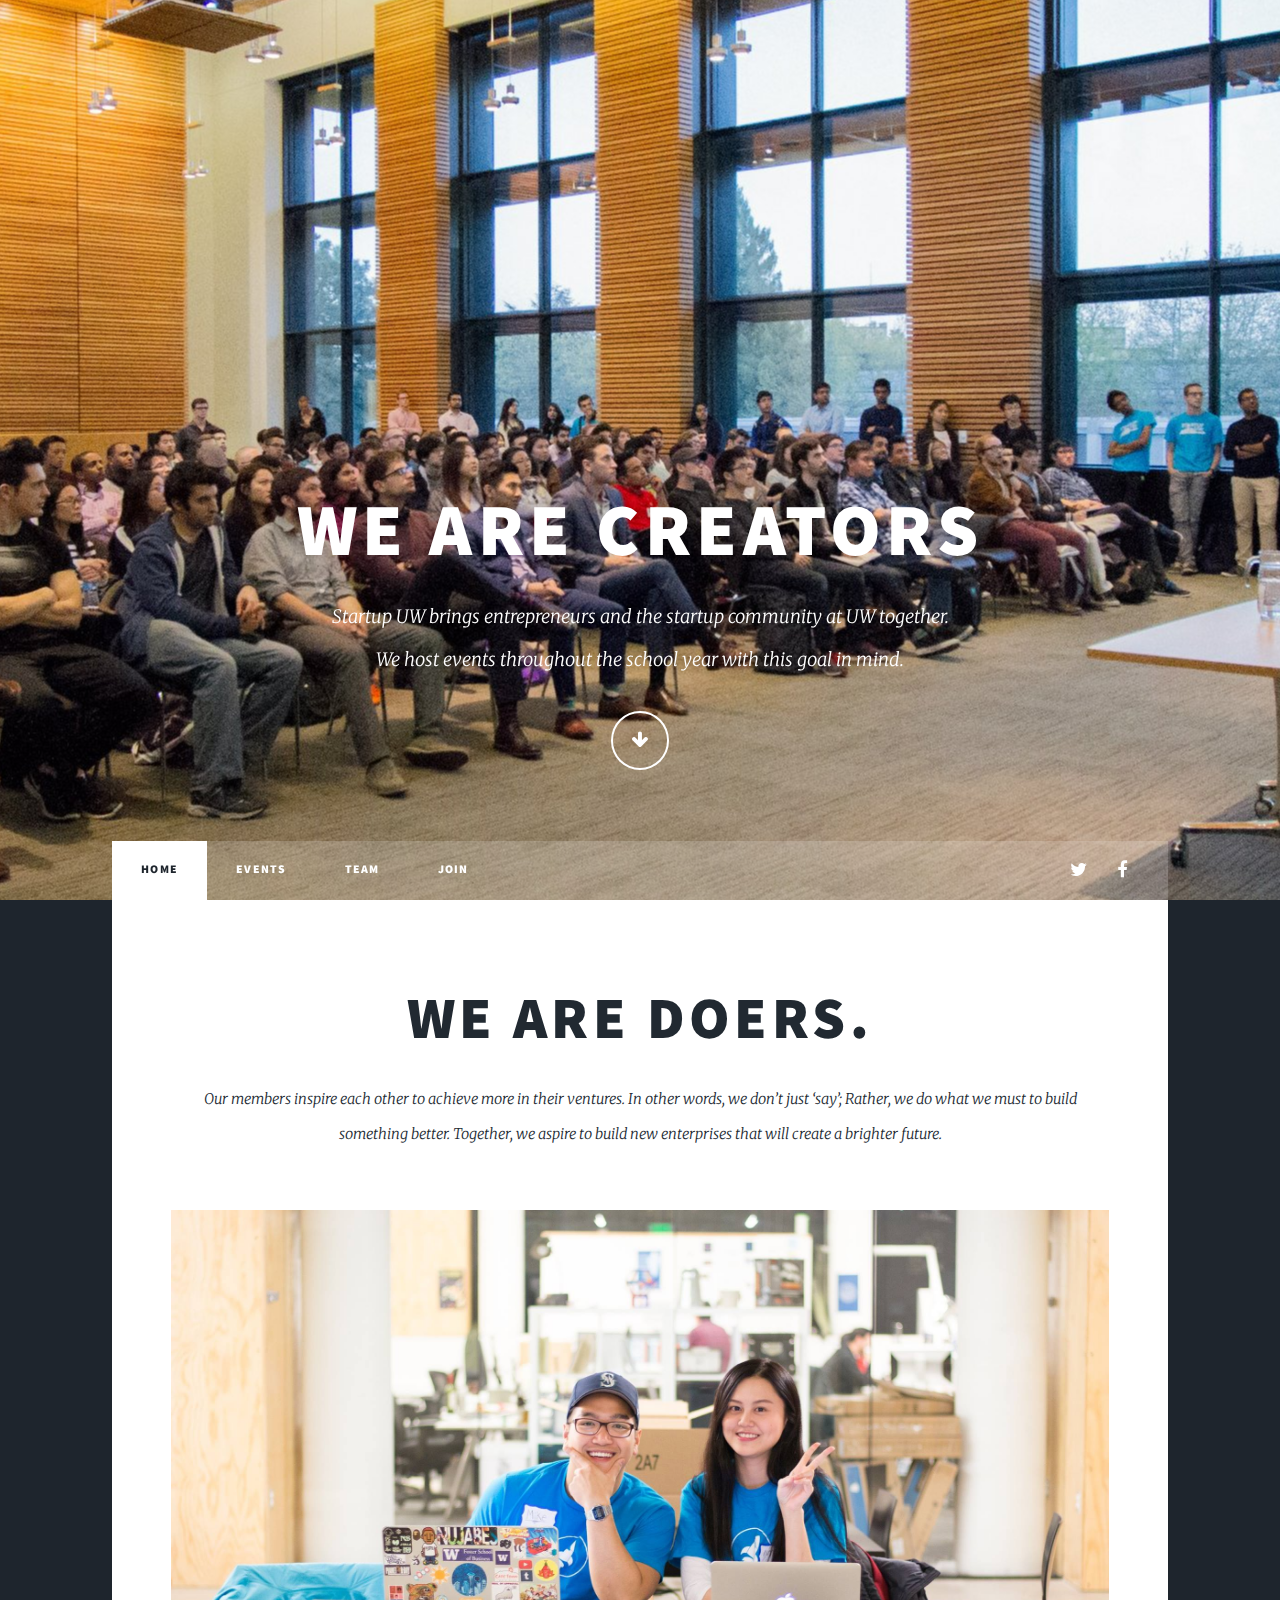
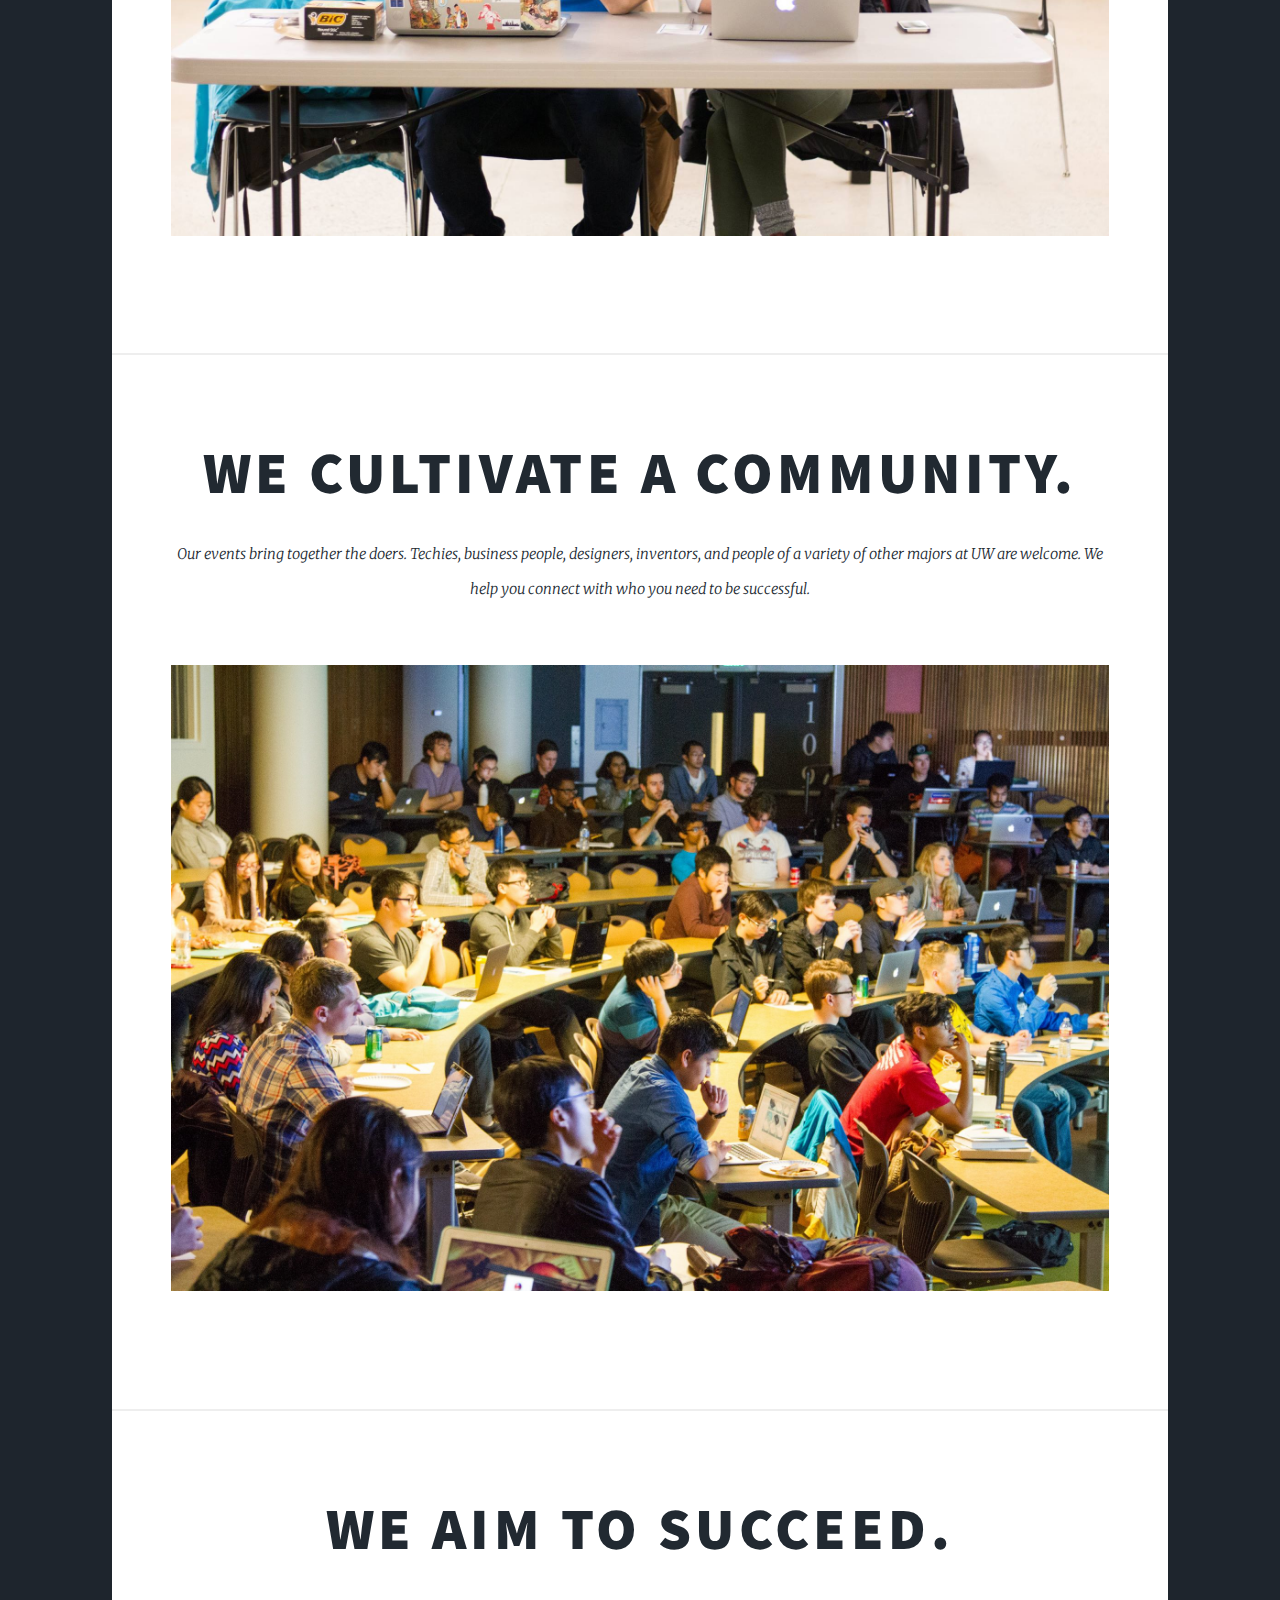
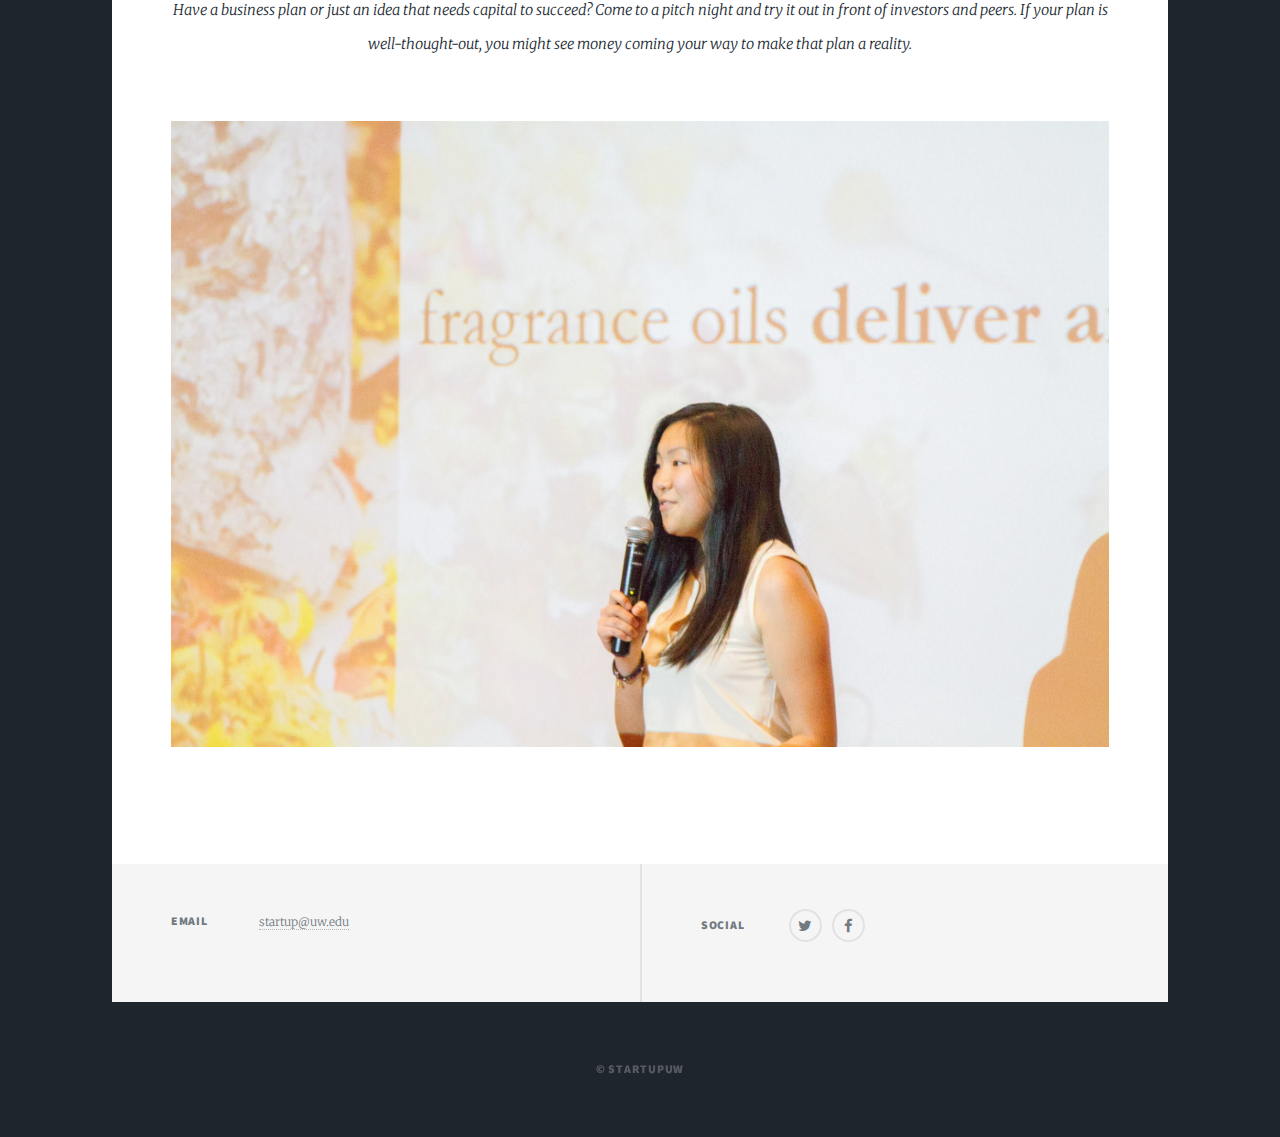
==== index.html @ 639ee4bf "transfer from old repo" ====
<!DOCTYPE HTML>
<html>
    <head>
        <!-- Global site tag (gtag.js) - Google Analytics -->
        <script async src="https://www.googletagmanager.com/gtag/js?id=UA-109520435-2"></script>
        <script>
            window.dataLayer = window.dataLayer || [];
            function gtag() { dataLayer.push(arguments); }
            gtag('js', new Date());

            gtag('config', 'UA-109520435-2');
        </script>
        <title>Startup UW</title>
        <meta charset="utf-8" />
        <meta name="viewport" content="width=device-width, initial-scale=1, user-scalable=no" />
        <link rel="stylesheet" href="assets/css/main.css" />
        <noscript>
            <link rel="stylesheet" href="assets/css/noscript.css" />
        </noscript>
        <link rel="shortcut icon" type="images/png" href="images/white_logo.png" />
        <!-- SEO -->
        <meta name="description" content="Startup UW brings entrepreneurs and the startup community at UW together." />
        <meta name="robots" content="index,follow" />
        <link rel="canonical" href="http://startupuw.com" />
        <meta property="og:locale" content="en_US" />
        <meta property="og:type" content="website" />
        <meta property="og:title" content="Startup UW" />
        <meta property="og:description" content="Startup UW brings entrepreneurs and the startup community at UW together." />
        <meta property="og:url" content="http://startupuw.com" />
        <meta property="og:site_name" content="Startup UW" />
    </head>
    <body class="is-loading">
        <!-- Wrapper -->
        <div id="wrapper" class="fade-in">
            <!-- Intro -->
            <div id="intro">
                <h1>We are creators</h1>
                <p>Startup UW brings entrepreneurs and the startup community at UW together.
                    <br>We host events throughout the school year with this goal in mind.
                </p>
                <ul class="actions">
                    <li>
                        <a href="#header" class="button icon solo fa-arrow-down scrolly">Continue</a>
                    </li>
                </ul>
            </div>
            <!-- Header -->
            <header id="header">
                <a href="index.html" class="logo">
                    <img class="max_logo" src="images/white_logo.png" alt="">
                </a>
            </header>
            <!-- Nav -->
            <nav id="nav">
                <ul class="links">
                    <li class="active">
                        <a href="index.html">Home</a>
                    </li>
                    <li>
                        <a href="events.html">Events</a>
                    </li>
                    <li>
                        <a href="team.html">Team</a>
                    </li>
                    <li>
                        <a href="join.html">Join</a>
                    </li>
                </ul>
                <ul class="icons">
                    <li>
                        <a href="https://twitter.com/startupuw" target="_blank" class="icon fa-twitter">
                            <span class="label">Twitter</span>
                        </a>
                    </li>
                    <li>
                        <a href="https://www.facebook.com/StartupUW/" target="_blank" class="icon fa-facebook">
                            <span class="label">Facebook</span>
                        </a>
                    </li>
                </ul>
            </nav>
            <!-- Main -->
            <div id="main">
                <!-- Featured Post -->
                <article class="post featured">
                    <header class="major">
                        <h2>WE ARE DOERS.</h2>
                        <p>Our members inspire each other to achieve more in their ventures. In other words, we don’t just ‘say’;
                            Rather, we do what we must to build something better. Together, we aspire to build new enterprises
                            that will create a brighter future.
                        </p>
                    </header>
                    <img class="image main" src="images/doer.jpg" alt="" />
                </article>
                <article class="post featured">
                    <header class="major">
                        <h2>WE CULTIVATE A COMMUNITY.</h2>
                        <p>Our events bring together the doers. Techies, business people, designers, inventors, and people of a
                            variety of other majors at UW are welcome. We help you connect with who you need to be successful.
                        </p>
                    </header>
                    <img class="image main" src="images/community.jpg" alt="" />
                </article>
                <article class="post featured">
                    <header class="major">
                        <h2>WE AIM TO SUCCEED.</h2>
                        <p>Have a business plan or just an idea that needs capital to succeed? Come to a pitch night and try it
                            out in front of investors and peers. If your plan is well-thought-out, you might see money coming
                            your way to make that plan a reality.
                        </p>
                    </header>
                    <img class="image main" src="images/joyce.jpg" alt="" />
                </article>
            </div>
            <!-- Footer -->
            <footer id="footer">
                <section class="split contact">
                    <section>
                        <h3>Email</h3>
                        <p>
                            <a href="mailto:startup@uw.edu">startup@uw.edu</a>
                        </p>
                    </section>
                </section>
                <section class="split contact">
                    <section>
                        <h3>Social</h3>
                        <ul class="icons alt">
                            <li>
                                <a href="https://twitter.com/startupuw" target="_blank" class="icon alt fa-twitter">
                                    <span class="label">Twitter</span>
                                </a>
                            </li>
                            <li>
                                <a href="https://www.facebook.com/StartupUW/" target="_blank" class="icon alt fa-facebook">
                                    <span class="label">Facebook</span>
                                </a>
                            </li>
                        </ul>
                    </section>
                </section>
            </footer>
            <!-- Copyright -->
            <div id="copyright">
                <ul>
                    <li>&copy; StartupUW</li>
                </ul>
            </div>
        </div>
        <!-- Scripts -->
        <script src="assets/js/jquery.min.js"></script>
        <script src="assets/js/jquery.scrollex.min.js"></script>
        <script src="assets/js/jquery.scrolly.min.js"></script>
        <script src="assets/js/skel.min.js"></script>
        <script src="assets/js/util.js"></script>
        <script src="assets/js/main.js"></script>
    </body>
</html>
---- assets/css/main.css ----
@import url(font-awesome.min.css);
@import url("https://fonts.googleapis.com/css?family=Merriweather:300,700,300italic,700italic|Source+Sans+Pro:900");

/* Reset */

	html, body, div, span, applet, object, iframe, h1, h2, h3, h4, h5, h6, p, blockquote, pre, a, abbr, acronym, address, big, cite, code, del, dfn, em, img, ins, kbd, q, s, samp, small, strike, strong, sub, sup, tt, var, b, u, i, center, dl, dt, dd, ol, ul, li, fieldset, form, label, legend, table, caption, tbody, tfoot, thead, tr, th, td, article, aside, canvas, details, embed, figure, figcaption, footer, header, hgroup, menu, nav, output, ruby, section, summary, time, mark, audio, video {
		margin: 0;
		padding: 0;
		border: 0;
		font-size: 100%;
		font: inherit;
		vertical-align: baseline;
	}

	article, aside, details, figcaption, figure, footer, header, hgroup, menu, nav, section {
		display: block;
	}

	body {
		line-height: 1;
	}

	ol, ul {
		list-style: none;
	}

	blockquote, q {
		quotes: none;
	}

	blockquote:before, blockquote:after, q:before, q:after {
		content: '';
		content: none;
	}

	table {
		border-collapse: collapse;
		border-spacing: 0;
	}

	body {
		-webkit-text-size-adjust: none;
	}

/* Box Model */

	*, *:before, *:after {
		-moz-box-sizing: border-box;
		-webkit-box-sizing: border-box;
		box-sizing: border-box;
	}

/* Grid */

	.row {
		border-bottom: solid 1px transparent;
		-moz-box-sizing: border-box;
		-webkit-box-sizing: border-box;
		box-sizing: border-box;
	}

	.row > * {
		float: left;
		-moz-box-sizing: border-box;
		-webkit-box-sizing: border-box;
		box-sizing: border-box;
	}

	.row:after, .row:before {
		content: '';
		display: block;
		clear: both;
		height: 0;
	}

	.row.uniform > * > :first-child {
		margin-top: 0;
	}

	.row.uniform > * > :last-child {
		margin-bottom: 0;
	}

	.row.\30 \25 > * {
		padding: 0 0 0 0rem;
	}

	.row.\30 \25 {
		margin: 0 0 -1px 0rem;
	}

	.row.uniform.\30 \25 > * {
		padding: 0rem 0 0 0rem;
	}

	.row.uniform.\30 \25 {
		margin: 0rem 0 -1px 0rem;
	}

	.row > * {
		padding: 0 0 0 1.5rem;
	}

	.row {
		margin: 0 0 -1px -1.5rem;
	}

	.row.uniform > * {
		padding: 1.5rem 0 0 1.5rem;
	}

	.row.uniform {
		margin: -1.5rem 0 -1px -1.5rem;
	}

	.row.\32 00\25 > * {
		padding: 0 0 0 3rem;
	}

	.row.\32 00\25 {
		margin: 0 0 -1px -3rem;
	}

	.row.uniform.\32 00\25 > * {
		padding: 3rem 0 0 3rem;
	}

	.row.uniform.\32 00\25 {
		margin: -3rem 0 -1px -3rem;
	}

	.row.\31 50\25 > * {
		padding: 0 0 0 2.25rem;
	}

	.row.\31 50\25 {
		margin: 0 0 -1px -2.25rem;
	}

	.row.uniform.\31 50\25 > * {
		padding: 2.25rem 0 0 2.25rem;
	}

	.row.uniform.\31 50\25 {
		margin: -2.25rem 0 -1px -2.25rem;
	}

	.row.\35 0\25 > * {
		padding: 0 0 0 0.75rem;
	}

	.row.\35 0\25 {
		margin: 0 0 -1px -0.75rem;
	}

	.row.uniform.\35 0\25 > * {
		padding: 0.75rem 0 0 0.75rem;
	}

	.row.uniform.\35 0\25 {
		margin: -0.75rem 0 -1px -0.75rem;
	}

	.row.\32 5\25 > * {
		padding: 0 0 0 0.375rem;
	}

	.row.\32 5\25 {
		margin: 0 0 -1px -0.375rem;
	}

	.row.uniform.\32 5\25 > * {
		padding: 0.375rem 0 0 0.375rem;
	}

	.row.uniform.\32 5\25 {
		margin: -0.375rem 0 -1px -0.375rem;
	}

	.\31 2u, .\31 2u\24 {
		width: 100%;
		clear: none;
		margin-left: 0;
	}

	.\31 1u, .\31 1u\24 {
		width: 91.6666666667%;
		clear: none;
		margin-left: 0;
	}

	.\31 0u, .\31 0u\24 {
		width: 83.3333333333%;
		clear: none;
		margin-left: 0;
	}

	.\39 u, .\39 u\24 {
		width: 75%;
		clear: none;
		margin-left: 0;
	}

	.\38 u, .\38 u\24 {
		width: 66.6666666667%;
		clear: none;
		margin-left: 0;
	}

	.\37 u, .\37 u\24 {
		width: 58.3333333333%;
		clear: none;
		margin-left: 0;
	}

	.\36 u, .\36 u\24 {
		width: 50%;
		clear: none;
		margin-left: 0;
	}

	.\35 u, .\35 u\24 {
		width: 41.6666666667%;
		clear: none;
		margin-left: 0;
	}

	.\34 u, .\34 u\24 {
		width: 33.3333333333%;
		clear: none;
		margin-left: 0;
	}

	.\33 u, .\33 u\24 {
		width: 25%;
		clear: none;
		margin-left: 0;
	}

	.\32 u, .\32 u\24 {
		width: 16.6666666667%;
		clear: none;
		margin-left: 0;
	}

	.\31 u, .\31 u\24 {
		width: 8.3333333333%;
		clear: none;
		margin-left: 0;
	}

	.\31 2u\24 + *,
	.\31 1u\24 + *,
	.\31 0u\24 + *,
	.\39 u\24 + *,
	.\38 u\24 + *,
	.\37 u\24 + *,
	.\36 u\24 + *,
	.\35 u\24 + *,
	.\34 u\24 + *,
	.\33 u\24 + *,
	.\32 u\24 + *,
	.\31 u\24 + * {
		clear: left;
	}

	.\-11u {
		margin-left: 91.66667%;
	}

	.\-10u {
		margin-left: 83.33333%;
	}

	.\-9u {
		margin-left: 75%;
	}

	.\-8u {
		margin-left: 66.66667%;
	}

	.\-7u {
		margin-left: 58.33333%;
	}

	.\-6u {
		margin-left: 50%;
	}

	.\-5u {
		margin-left: 41.66667%;
	}

	.\-4u {
		margin-left: 33.33333%;
	}

	.\-3u {
		margin-left: 25%;
	}

	.\-2u {
		margin-left: 16.66667%;
	}

	.\-1u {
		margin-left: 8.33333%;
	}

	@media screen and (max-width: 1680px) {

		.row > * {
			padding: 0 0 0 1.5rem;
		}

		.row {
			margin: 0 0 -1px -1.5rem;
		}

		.row.uniform > * {
			padding: 1.5rem 0 0 1.5rem;
		}

		.row.uniform {
			margin: -1.5rem 0 -1px -1.5rem;
		}

		.row.\32 00\25 > * {
			padding: 0 0 0 3rem;
		}

		.row.\32 00\25 {
			margin: 0 0 -1px -3rem;
		}

		.row.uniform.\32 00\25 > * {
			padding: 3rem 0 0 3rem;
		}

		.row.uniform.\32 00\25 {
			margin: -3rem 0 -1px -3rem;
		}

		.row.\31 50\25 > * {
			padding: 0 0 0 2.25rem;
		}

		.row.\31 50\25 {
			margin: 0 0 -1px -2.25rem;
		}

		.row.uniform.\31 50\25 > * {
			padding: 2.25rem 0 0 2.25rem;
		}

		.row.uniform.\31 50\25 {
			margin: -2.25rem 0 -1px -2.25rem;
		}

		.row.\35 0\25 > * {
			padding: 0 0 0 0.75rem;
		}

		.row.\35 0\25 {
			margin: 0 0 -1px -0.75rem;
		}

		.row.uniform.\35 0\25 > * {
			padding: 0.75rem 0 0 0.75rem;
		}

		.row.uniform.\35 0\25 {
			margin: -0.75rem 0 -1px -0.75rem;
		}

		.row.\32 5\25 > * {
			padding: 0 0 0 0.375rem;
		}

		.row.\32 5\25 {
			margin: 0 0 -1px -0.375rem;
		}

		.row.uniform.\32 5\25 > * {
			padding: 0.375rem 0 0 0.375rem;
		}

		.row.uniform.\32 5\25 {
			margin: -0.375rem 0 -1px -0.375rem;
		}

		.\31 2u\28xlarge\29, .\31 2u\24\28xlarge\29 {
			width: 100%;
			clear: none;
			margin-left: 0;
		}

		.\31 1u\28xlarge\29, .\31 1u\24\28xlarge\29 {
			width: 91.6666666667%;
			clear: none;
			margin-left: 0;
		}

		.\31 0u\28xlarge\29, .\31 0u\24\28xlarge\29 {
			width: 83.3333333333%;
			clear: none;
			margin-left: 0;
		}

		.\39 u\28xlarge\29, .\39 u\24\28xlarge\29 {
			width: 75%;
			clear: none;
			margin-left: 0;
		}

		.\38 u\28xlarge\29, .\38 u\24\28xlarge\29 {
			width: 66.6666666667%;
			clear: none;
			margin-left: 0;
		}

		.\37 u\28xlarge\29, .\37 u\24\28xlarge\29 {
			width: 58.3333333333%;
			clear: none;
			margin-left: 0;
		}

		.\36 u\28xlarge\29, .\36 u\24\28xlarge\29 {
			width: 50%;
			clear: none;
			margin-left: 0;
		}

		.\35 u\28xlarge\29, .\35 u\24\28xlarge\29 {
			width: 41.6666666667%;
			clear: none;
			margin-left: 0;
		}

		.\34 u\28xlarge\29, .\34 u\24\28xlarge\29 {
			width: 33.3333333333%;
			clear: none;
			margin-left: 0;
		}

		.\33 u\28xlarge\29, .\33 u\24\28xlarge\29 {
			width: 25%;
			clear: none;
			margin-left: 0;
		}

		.\32 u\28xlarge\29, .\32 u\24\28xlarge\29 {
			width: 16.6666666667%;
			clear: none;
			margin-left: 0;
		}

		.\31 u\28xlarge\29, .\31 u\24\28xlarge\29 {
			width: 8.3333333333%;
			clear: none;
			margin-left: 0;
		}

		.\31 2u\24\28xlarge\29 + *,
		.\31 1u\24\28xlarge\29 + *,
		.\31 0u\24\28xlarge\29 + *,
		.\39 u\24\28xlarge\29 + *,
		.\38 u\24\28xlarge\29 + *,
		.\37 u\24\28xlarge\29 + *,
		.\36 u\24\28xlarge\29 + *,
		.\35 u\24\28xlarge\29 + *,
		.\34 u\24\28xlarge\29 + *,
		.\33 u\24\28xlarge\29 + *,
		.\32 u\24\28xlarge\29 + *,
		.\31 u\24\28xlarge\29 + * {
			clear: left;
		}

		.\-11u\28xlarge\29 {
			margin-left: 91.66667%;
		}

		.\-10u\28xlarge\29 {
			margin-left: 83.33333%;
		}

		.\-9u\28xlarge\29 {
			margin-left: 75%;
		}

		.\-8u\28xlarge\29 {
			margin-left: 66.66667%;
		}

		.\-7u\28xlarge\29 {
			margin-left: 58.33333%;
		}

		.\-6u\28xlarge\29 {
			margin-left: 50%;
		}

		.\-5u\28xlarge\29 {
			margin-left: 41.66667%;
		}

		.\-4u\28xlarge\29 {
			margin-left: 33.33333%;
		}

		.\-3u\28xlarge\29 {
			margin-left: 25%;
		}

		.\-2u\28xlarge\29 {
			margin-left: 16.66667%;
		}

		.\-1u\28xlarge\29 {
			margin-left: 8.33333%;
		}

	}

	@media screen and (max-width: 1280px) {

		.row > * {
			padding: 0 0 0 1.5rem;
		}

		.row {
			margin: 0 0 -1px -1.5rem;
		}

		.row.uniform > * {
			padding: 1.5rem 0 0 1.5rem;
		}

		.row.uniform {
			margin: -1.5rem 0 -1px -1.5rem;
		}

		.row.\32 00\25 > * {
			padding: 0 0 0 3rem;
		}

		.row.\32 00\25 {
			margin: 0 0 -1px -3rem;
		}

		.row.uniform.\32 00\25 > * {
			padding: 3rem 0 0 3rem;
		}

		.row.uniform.\32 00\25 {
			margin: -3rem 0 -1px -3rem;
		}

		.row.\31 50\25 > * {
			padding: 0 0 0 2.25rem;
		}

		.row.\31 50\25 {
			margin: 0 0 -1px -2.25rem;
		}

		.row.uniform.\31 50\25 > * {
			padding: 2.25rem 0 0 2.25rem;
		}

		.row.uniform.\31 50\25 {
			margin: -2.25rem 0 -1px -2.25rem;
		}

		.row.\35 0\25 > * {
			padding: 0 0 0 0.75rem;
		}

		.row.\35 0\25 {
			margin: 0 0 -1px -0.75rem;
		}

		.row.uniform.\35 0\25 > * {
			padding: 0.75rem 0 0 0.75rem;
		}

		.row.uniform.\35 0\25 {
			margin: -0.75rem 0 -1px -0.75rem;
		}

		.row.\32 5\25 > * {
			padding: 0 0 0 0.375rem;
		}

		.row.\32 5\25 {
			margin: 0 0 -1px -0.375rem;
		}

		.row.uniform.\32 5\25 > * {
			padding: 0.375rem 0 0 0.375rem;
		}

		.row.uniform.\32 5\25 {
			margin: -0.375rem 0 -1px -0.375rem;
		}

		.\31 2u\28large\29, .\31 2u\24\28large\29 {
			width: 100%;
			clear: none;
			margin-left: 0;
		}

		.\31 1u\28large\29, .\31 1u\24\28large\29 {
			width: 91.6666666667%;
			clear: none;
			margin-left: 0;
		}

		.\31 0u\28large\29, .\31 0u\24\28large\29 {
			width: 83.3333333333%;
			clear: none;
			margin-left: 0;
		}

		.\39 u\28large\29, .\39 u\24\28large\29 {
			width: 75%;
			clear: none;
			margin-left: 0;
		}

		.\38 u\28large\29, .\38 u\24\28large\29 {
			width: 66.6666666667%;
			clear: none;
			margin-left: 0;
		}

		.\37 u\28large\29, .\37 u\24\28large\29 {
			width: 58.3333333333%;
			clear: none;
			margin-left: 0;
		}

		.\36 u\28large\29, .\36 u\24\28large\29 {
			width: 50%;
			clear: none;
			margin-left: 0;
		}

		.\35 u\28large\29, .\35 u\24\28large\29 {
			width: 41.6666666667%;
			clear: none;
			margin-left: 0;
		}

		.\34 u\28large\29, .\34 u\24\28large\29 {
			width: 33.3333333333%;
			clear: none;
			margin-left: 0;
		}

		.\33 u\28large\29, .\33 u\24\28large\29 {
			width: 25%;
			clear: none;
			margin-left: 0;
		}

		.\32 u\28large\29, .\32 u\24\28large\29 {
			width: 16.6666666667%;
			clear: none;
			margin-left: 0;
		}

		.\31 u\28large\29, .\31 u\24\28large\29 {
			width: 8.3333333333%;
			clear: none;
			margin-left: 0;
		}

		.\31 2u\24\28large\29 + *,
		.\31 1u\24\28large\29 + *,
		.\31 0u\24\28large\29 + *,
		.\39 u\24\28large\29 + *,
		.\38 u\24\28large\29 + *,
		.\37 u\24\28large\29 + *,
		.\36 u\24\28large\29 + *,
		.\35 u\24\28large\29 + *,
		.\34 u\24\28large\29 + *,
		.\33 u\24\28large\29 + *,
		.\32 u\24\28large\29 + *,
		.\31 u\24\28large\29 + * {
			clear: left;
		}

		.\-11u\28large\29 {
			margin-left: 91.66667%;
		}

		.\-10u\28large\29 {
			margin-left: 83.33333%;
		}

		.\-9u\28large\29 {
			margin-left: 75%;
		}

		.\-8u\28large\29 {
			margin-left: 66.66667%;
		}

		.\-7u\28large\29 {
			margin-left: 58.33333%;
		}

		.\-6u\28large\29 {
			margin-left: 50%;
		}

		.\-5u\28large\29 {
			margin-left: 41.66667%;
		}

		.\-4u\28large\29 {
			margin-left: 33.33333%;
		}

		.\-3u\28large\29 {
			margin-left: 25%;
		}

		.\-2u\28large\29 {
			margin-left: 16.66667%;
		}

		.\-1u\28large\29 {
			margin-left: 8.33333%;
		}

	}

	@media screen and (max-width: 980px) {

		.row > * {
			padding: 0 0 0 1.5rem;
		}

		.row {
			margin: 0 0 -1px -1.5rem;
		}

		.row.uniform > * {
			padding: 1.5rem 0 0 1.5rem;
		}

		.row.uniform {
			margin: -1.5rem 0 -1px -1.5rem;
		}

		.row.\32 00\25 > * {
			padding: 0 0 0 3rem;
		}

		.row.\32 00\25 {
			margin: 0 0 -1px -3rem;
		}

		.row.uniform.\32 00\25 > * {
			padding: 3rem 0 0 3rem;
		}

		.row.uniform.\32 00\25 {
			margin: -3rem 0 -1px -3rem;
		}

		.row.\31 50\25 > * {
			padding: 0 0 0 2.25rem;
		}

		.row.\31 50\25 {
			margin: 0 0 -1px -2.25rem;
		}

		.row.uniform.\31 50\25 > * {
			padding: 2.25rem 0 0 2.25rem;
		}

		.row.uniform.\31 50\25 {
			margin: -2.25rem 0 -1px -2.25rem;
		}

		.row.\35 0\25 > * {
			padding: 0 0 0 0.75rem;
		}

		.row.\35 0\25 {
			margin: 0 0 -1px -0.75rem;
		}

		.row.uniform.\35 0\25 > * {
			padding: 0.75rem 0 0 0.75rem;
		}

		.row.uniform.\35 0\25 {
			margin: -0.75rem 0 -1px -0.75rem;
		}

		.row.\32 5\25 > * {
			padding: 0 0 0 0.375rem;
		}

		.row.\32 5\25 {
			margin: 0 0 -1px -0.375rem;
		}

		.row.uniform.\32 5\25 > * {
			padding: 0.375rem 0 0 0.375rem;
		}

		.row.uniform.\32 5\25 {
			margin: -0.375rem 0 -1px -0.375rem;
		}

		.\31 2u\28medium\29, .\31 2u\24\28medium\29 {
			width: 100%;
			clear: none;
			margin-left: 0;
		}

		.\31 1u\28medium\29, .\31 1u\24\28medium\29 {
			width: 91.6666666667%;
			clear: none;
			margin-left: 0;
		}

		.\31 0u\28medium\29, .\31 0u\24\28medium\29 {
			width: 83.3333333333%;
			clear: none;
			margin-left: 0;
		}

		.\39 u\28medium\29, .\39 u\24\28medium\29 {
			width: 75%;
			clear: none;
			margin-left: 0;
		}

		.\38 u\28medium\29, .\38 u\24\28medium\29 {
			width: 66.6666666667%;
			clear: none;
			margin-left: 0;
		}

		.\37 u\28medium\29, .\37 u\24\28medium\29 {
			width: 58.3333333333%;
			clear: none;
			margin-left: 0;
		}

		.\36 u\28medium\29, .\36 u\24\28medium\29 {
			width: 50%;
			clear: none;
			margin-left: 0;
		}

		.\35 u\28medium\29, .\35 u\24\28medium\29 {
			width: 41.6666666667%;
			clear: none;
			margin-left: 0;
		}

		.\34 u\28medium\29, .\34 u\24\28medium\29 {
			width: 33.3333333333%;
			clear: none;
			margin-left: 0;
		}

		.\33 u\28medium\29, .\33 u\24\28medium\29 {
			width: 25%;
			clear: none;
			margin-left: 0;
		}

		.\32 u\28medium\29, .\32 u\24\28medium\29 {
			width: 16.6666666667%;
			clear: none;
			margin-left: 0;
		}

		.\31 u\28medium\29, .\31 u\24\28medium\29 {
			width: 8.3333333333%;
			clear: none;
			margin-left: 0;
		}

		.\31 2u\24\28medium\29 + *,
		.\31 1u\24\28medium\29 + *,
		.\31 0u\24\28medium\29 + *,
		.\39 u\24\28medium\29 + *,
		.\38 u\24\28medium\29 + *,
		.\37 u\24\28medium\29 + *,
		.\36 u\24\28medium\29 + *,
		.\35 u\24\28medium\29 + *,
		.\34 u\24\28medium\29 + *,
		.\33 u\24\28medium\29 + *,
		.\32 u\24\28medium\29 + *,
		.\31 u\24\28medium\29 + * {
			clear: left;
		}

		.\-11u\28medium\29 {
			margin-left: 91.66667%;
		}

		.\-10u\28medium\29 {
			margin-left: 83.33333%;
		}

		.\-9u\28medium\29 {
			margin-left: 75%;
		}

		.\-8u\28medium\29 {
			margin-left: 66.66667%;
		}

		.\-7u\28medium\29 {
			margin-left: 58.33333%;
		}

		.\-6u\28medium\29 {
			margin-left: 50%;
		}

		.\-5u\28medium\29 {
			margin-left: 41.66667%;
		}

		.\-4u\28medium\29 {
			margin-left: 33.33333%;
		}

		.\-3u\28medium\29 {
			margin-left: 25%;
		}

		.\-2u\28medium\29 {
			margin-left: 16.66667%;
		}

		.\-1u\28medium\29 {
			margin-left: 8.33333%;
		}

	}

	@media screen and (max-width: 736px) {

		.row > * {
			padding: 0 0 0 1.5rem;
		}

		.row {
			margin: 0 0 -1px -1.5rem;
		}

		.row.uniform > * {
			padding: 1.5rem 0 0 1.5rem;
		}

		.row.uniform {
			margin: -1.5rem 0 -1px -1.5rem;
		}

		.row.\32 00\25 > * {
			padding: 0 0 0 3rem;
		}

		.row.\32 00\25 {
			margin: 0 0 -1px -3rem;
		}

		.row.uniform.\32 00\25 > * {
			padding: 3rem 0 0 3rem;
		}

		.row.uniform.\32 00\25 {
			margin: -3rem 0 -1px -3rem;
		}

		.row.\31 50\25 > * {
			padding: 0 0 0 2.25rem;
		}

		.row.\31 50\25 {
			margin: 0 0 -1px -2.25rem;
		}

		.row.uniform.\31 50\25 > * {
			padding: 2.25rem 0 0 2.25rem;
		}

		.row.uniform.\31 50\25 {
			margin: -2.25rem 0 -1px -2.25rem;
		}

		.row.\35 0\25 > * {
			padding: 0 0 0 0.75rem;
		}

		.row.\35 0\25 {
			margin: 0 0 -1px -0.75rem;
		}

		.row.uniform.\35 0\25 > * {
			padding: 0.75rem 0 0 0.75rem;
		}

		.row.uniform.\35 0\25 {
			margin: -0.75rem 0 -1px -0.75rem;
		}

		.row.\32 5\25 > * {
			padding: 0 0 0 0.375rem;
		}

		.row.\32 5\25 {
			margin: 0 0 -1px -0.375rem;
		}

		.row.uniform.\32 5\25 > * {
			padding: 0.375rem 0 0 0.375rem;
		}

		.row.uniform.\32 5\25 {
			margin: -0.375rem 0 -1px -0.375rem;
		}

		.\31 2u\28small\29, .\31 2u\24\28small\29 {
			width: 100%;
			clear: none;
			margin-left: 0;
		}

		.\31 1u\28small\29, .\31 1u\24\28small\29 {
			width: 91.6666666667%;
			clear: none;
			margin-left: 0;
		}

		.\31 0u\28small\29, .\31 0u\24\28small\29 {
			width: 83.3333333333%;
			clear: none;
			margin-left: 0;
		}

		.\39 u\28small\29, .\39 u\24\28small\29 {
			width: 75%;
			clear: none;
			margin-left: 0;
		}

		.\38 u\28small\29, .\38 u\24\28small\29 {
			width: 66.6666666667%;
			clear: none;
			margin-left: 0;
		}

		.\37 u\28small\29, .\37 u\24\28small\29 {
			width: 58.3333333333%;
			clear: none;
			margin-left: 0;
		}

		.\36 u\28small\29, .\36 u\24\28small\29 {
			width: 50%;
			clear: none;
			margin-left: 0;
		}

		.\35 u\28small\29, .\35 u\24\28small\29 {
			width: 41.6666666667%;
			clear: none;
			margin-left: 0;
		}

		.\34 u\28small\29, .\34 u\24\28small\29 {
			width: 33.3333333333%;
			clear: none;
			margin-left: 0;
		}

		.\33 u\28small\29, .\33 u\24\28small\29 {
			width: 25%;
			clear: none;
			margin-left: 0;
		}

		.\32 u\28small\29, .\32 u\24\28small\29 {
			width: 16.6666666667%;
			clear: none;
			margin-left: 0;
		}

		.\31 u\28small\29, .\31 u\24\28small\29 {
			width: 8.3333333333%;
			clear: none;
			margin-left: 0;
		}

		.\31 2u\24\28small\29 + *,
		.\31 1u\24\28small\29 + *,
		.\31 0u\24\28small\29 + *,
		.\39 u\24\28small\29 + *,
		.\38 u\24\28small\29 + *,
		.\37 u\24\28small\29 + *,
		.\36 u\24\28small\29 + *,
		.\35 u\24\28small\29 + *,
		.\34 u\24\28small\29 + *,
		.\33 u\24\28small\29 + *,
		.\32 u\24\28small\29 + *,
		.\31 u\24\28small\29 + * {
			clear: left;
		}

		.\-11u\28small\29 {
			margin-left: 91.66667%;
		}

		.\-10u\28small\29 {
			margin-left: 83.33333%;
		}

		.\-9u\28small\29 {
			margin-left: 75%;
		}

		.\-8u\28small\29 {
			margin-left: 66.66667%;
		}

		.\-7u\28small\29 {
			margin-left: 58.33333%;
		}

		.\-6u\28small\29 {
			margin-left: 50%;
		}

		.\-5u\28small\29 {
			margin-left: 41.66667%;
		}

		.\-4u\28small\29 {
			margin-left: 33.33333%;
		}

		.\-3u\28small\29 {
			margin-left: 25%;
		}

		.\-2u\28small\29 {
			margin-left: 16.66667%;
		}

		.\-1u\28small\29 {
			margin-left: 8.33333%;
		}

	}

	@media screen and (max-width: 480px) {

		.row > * {
			padding: 0 0 0 1.5rem;
		}

		.row {
			margin: 0 0 -1px -1.5rem;
		}

		.row.uniform > * {
			padding: 1.5rem 0 0 1.5rem;
		}

		.row.uniform {
			margin: -1.5rem 0 -1px -1.5rem;
		}

		.row.\32 00\25 > * {
			padding: 0 0 0 3rem;
		}

		.row.\32 00\25 {
			margin: 0 0 -1px -3rem;
		}

		.row.uniform.\32 00\25 > * {
			padding: 3rem 0 0 3rem;
		}

		.row.uniform.\32 00\25 {
			margin: -3rem 0 -1px -3rem;
		}

		.row.\31 50\25 > * {
			padding: 0 0 0 2.25rem;
		}

		.row.\31 50\25 {
			margin: 0 0 -1px -2.25rem;
		}

		.row.uniform.\31 50\25 > * {
			padding: 2.25rem 0 0 2.25rem;
		}

		.row.uniform.\31 50\25 {
			margin: -2.25rem 0 -1px -2.25rem;
		}

		.row.\35 0\25 > * {
			padding: 0 0 0 0.75rem;
		}

		.row.\35 0\25 {
			margin: 0 0 -1px -0.75rem;
		}

		.row.uniform.\35 0\25 > * {
			padding: 0.75rem 0 0 0.75rem;
		}

		.row.uniform.\35 0\25 {
			margin: -0.75rem 0 -1px -0.75rem;
		}

		.row.\32 5\25 > * {
			padding: 0 0 0 0.375rem;
		}

		.row.\32 5\25 {
			margin: 0 0 -1px -0.375rem;
		}

		.row.uniform.\32 5\25 > * {
			padding: 0.375rem 0 0 0.375rem;
		}

		.row.uniform.\32 5\25 {
			margin: -0.375rem 0 -1px -0.375rem;
		}

		.\31 2u\28xsmall\29, .\31 2u\24\28xsmall\29 {
			width: 100%;
			clear: none;
			margin-left: 0;
		}

		.\31 1u\28xsmall\29, .\31 1u\24\28xsmall\29 {
			width: 91.6666666667%;
			clear: none;
			margin-left: 0;
		}

		.\31 0u\28xsmall\29, .\31 0u\24\28xsmall\29 {
			width: 83.3333333333%;
			clear: none;
			margin-left: 0;
		}

		.\39 u\28xsmall\29, .\39 u\24\28xsmall\29 {
			width: 75%;
			clear: none;
			margin-left: 0;
		}

		.\38 u\28xsmall\29, .\38 u\24\28xsmall\29 {
			width: 66.6666666667%;
			clear: none;
			margin-left: 0;
		}

		.\37 u\28xsmall\29, .\37 u\24\28xsmall\29 {
			width: 58.3333333333%;
			clear: none;
			margin-left: 0;
		}

		.\36 u\28xsmall\29, .\36 u\24\28xsmall\29 {
			width: 50%;
			clear: none;
			margin-left: 0;
		}

		.\35 u\28xsmall\29, .\35 u\24\28xsmall\29 {
			width: 41.6666666667%;
			clear: none;
			margin-left: 0;
		}

		.\34 u\28xsmall\29, .\34 u\24\28xsmall\29 {
			width: 33.3333333333%;
			clear: none;
			margin-left: 0;
		}

		.\33 u\28xsmall\29, .\33 u\24\28xsmall\29 {
			width: 25%;
			clear: none;
			margin-left: 0;
		}

		.\32 u\28xsmall\29, .\32 u\24\28xsmall\29 {
			width: 16.6666666667%;
			clear: none;
			margin-left: 0;
		}

		.\31 u\28xsmall\29, .\31 u\24\28xsmall\29 {
			width: 8.3333333333%;
			clear: none;
			margin-left: 0;
		}

		.\31 2u\24\28xsmall\29 + *,
		.\31 1u\24\28xsmall\29 + *,
		.\31 0u\24\28xsmall\29 + *,
		.\39 u\24\28xsmall\29 + *,
		.\38 u\24\28xsmall\29 + *,
		.\37 u\24\28xsmall\29 + *,
		.\36 u\24\28xsmall\29 + *,
		.\35 u\24\28xsmall\29 + *,
		.\34 u\24\28xsmall\29 + *,
		.\33 u\24\28xsmall\29 + *,
		.\32 u\24\28xsmall\29 + *,
		.\31 u\24\28xsmall\29 + * {
			clear: left;
		}

		.\-11u\28xsmall\29 {
			margin-left: 91.66667%;
		}

		.\-10u\28xsmall\29 {
			margin-left: 83.33333%;
		}

		.\-9u\28xsmall\29 {
			margin-left: 75%;
		}

		.\-8u\28xsmall\29 {
			margin-left: 66.66667%;
		}

		.\-7u\28xsmall\29 {
			margin-left: 58.33333%;
		}

		.\-6u\28xsmall\29 {
			margin-left: 50%;
		}

		.\-5u\28xsmall\29 {
			margin-left: 41.66667%;
		}

		.\-4u\28xsmall\29 {
			margin-left: 33.33333%;
		}

		.\-3u\28xsmall\29 {
			margin-left: 25%;
		}

		.\-2u\28xsmall\29 {
			margin-left: 16.66667%;
		}

		.\-1u\28xsmall\29 {
			margin-left: 8.33333%;
		}

	}

	@media screen and (max-width: 360px) {

		.row > * {
			padding: 0 0 0 1.5rem;
		}

		.row {
			margin: 0 0 -1px -1.5rem;
		}

		.row.uniform > * {
			padding: 1.5rem 0 0 1.5rem;
		}

		.row.uniform {
			margin: -1.5rem 0 -1px -1.5rem;
		}

		.row.\32 00\25 > * {
			padding: 0 0 0 3rem;
		}

		.row.\32 00\25 {
			margin: 0 0 -1px -3rem;
		}

		.row.uniform.\32 00\25 > * {
			padding: 3rem 0 0 3rem;
		}

		.row.uniform.\32 00\25 {
			margin: -3rem 0 -1px -3rem;
		}

		.row.\31 50\25 > * {
			padding: 0 0 0 2.25rem;
		}

		.row.\31 50\25 {
			margin: 0 0 -1px -2.25rem;
		}

		.row.uniform.\31 50\25 > * {
			padding: 2.25rem 0 0 2.25rem;
		}

		.row.uniform.\31 50\25 {
			margin: -2.25rem 0 -1px -2.25rem;
		}

		.row.\35 0\25 > * {
			padding: 0 0 0 0.75rem;
		}

		.row.\35 0\25 {
			margin: 0 0 -1px -0.75rem;
		}

		.row.uniform.\35 0\25 > * {
			padding: 0.75rem 0 0 0.75rem;
		}

		.row.uniform.\35 0\25 {
			margin: -0.75rem 0 -1px -0.75rem;
		}

		.row.\32 5\25 > * {
			padding: 0 0 0 0.375rem;
		}

		.row.\32 5\25 {
			margin: 0 0 -1px -0.375rem;
		}

		.row.uniform.\32 5\25 > * {
			padding: 0.375rem 0 0 0.375rem;
		}

		.row.uniform.\32 5\25 {
			margin: -0.375rem 0 -1px -0.375rem;
		}

		.\31 2u\28xxsmall\29, .\31 2u\24\28xxsmall\29 {
			width: 100%;
			clear: none;
			margin-left: 0;
		}

		.\31 1u\28xxsmall\29, .\31 1u\24\28xxsmall\29 {
			width: 91.6666666667%;
			clear: none;
			margin-left: 0;
		}

		.\31 0u\28xxsmall\29, .\31 0u\24\28xxsmall\29 {
			width: 83.3333333333%;
			clear: none;
			margin-left: 0;
		}

		.\39 u\28xxsmall\29, .\39 u\24\28xxsmall\29 {
			width: 75%;
			clear: none;
			margin-left: 0;
		}

		.\38 u\28xxsmall\29, .\38 u\24\28xxsmall\29 {
			width: 66.6666666667%;
			clear: none;
			margin-left: 0;
		}

		.\37 u\28xxsmall\29, .\37 u\24\28xxsmall\29 {
			width: 58.3333333333%;
			clear: none;
			margin-left: 0;
		}

		.\36 u\28xxsmall\29, .\36 u\24\28xxsmall\29 {
			width: 50%;
			clear: none;
			margin-left: 0;
		}

		.\35 u\28xxsmall\29, .\35 u\24\28xxsmall\29 {
			width: 41.6666666667%;
			clear: none;
			margin-left: 0;
		}

		.\34 u\28xxsmall\29, .\34 u\24\28xxsmall\29 {
			width: 33.3333333333%;
			clear: none;
			margin-left: 0;
		}

		.\33 u\28xxsmall\29, .\33 u\24\28xxsmall\29 {
			width: 25%;
			clear: none;
			margin-left: 0;
		}

		.\32 u\28xxsmall\29, .\32 u\24\28xxsmall\29 {
			width: 16.6666666667%;
			clear: none;
			margin-left: 0;
		}

		.\31 u\28xxsmall\29, .\31 u\24\28xxsmall\29 {
			width: 8.3333333333%;
			clear: none;
			margin-left: 0;
		}

		.\31 2u\24\28xxsmall\29 + *,
		.\31 1u\24\28xxsmall\29 + *,
		.\31 0u\24\28xxsmall\29 + *,
		.\39 u\24\28xxsmall\29 + *,
		.\38 u\24\28xxsmall\29 + *,
		.\37 u\24\28xxsmall\29 + *,
		.\36 u\24\28xxsmall\29 + *,
		.\35 u\24\28xxsmall\29 + *,
		.\34 u\24\28xxsmall\29 + *,
		.\33 u\24\28xxsmall\29 + *,
		.\32 u\24\28xxsmall\29 + *,
		.\31 u\24\28xxsmall\29 + * {
			clear: left;
		}

		.\-11u\28xxsmall\29 {
			margin-left: 91.66667%;
		}

		.\-10u\28xxsmall\29 {
			margin-left: 83.33333%;
		}

		.\-9u\28xxsmall\29 {
			margin-left: 75%;
		}

		.\-8u\28xxsmall\29 {
			margin-left: 66.66667%;
		}

		.\-7u\28xxsmall\29 {
			margin-left: 58.33333%;
		}

		.\-6u\28xxsmall\29 {
			margin-left: 50%;
		}

		.\-5u\28xxsmall\29 {
			margin-left: 41.66667%;
		}

		.\-4u\28xxsmall\29 {
			margin-left: 33.33333%;
		}

		.\-3u\28xxsmall\29 {
			margin-left: 25%;
		}

		.\-2u\28xxsmall\29 {
			margin-left: 16.66667%;
		}

		.\-1u\28xxsmall\29 {
			margin-left: 8.33333%;
		}

	}

/* Basic */

	@-ms-viewport {
		width: device-width;
	}

	body {
		-ms-overflow-style: scrollbar;
	}

	@media screen and (max-width: 480px) {

		html, body {
			min-width: 320px;
		}

	}

	body {
		background-color: #1e252d;
	}

		body.is-loading *, body.is-loading *:before, body.is-loading *:after {
			-moz-animation: none !important;
			-webkit-animation: none !important;
			-ms-animation: none !important;
			animation: none !important;
			-moz-transition: none !important;
			-webkit-transition: none !important;
			-ms-transition: none !important;
			transition: none !important;
		}

/* Type */

	html {
		font-size: 16pt;
	}

		@media screen and (max-width: 1680px) {

			html {
				font-size: 12pt;
			}

		}

		@media screen and (max-width: 1280px) {

			html {
				font-size: 11pt;
			}

		}

		@media screen and (max-width: 360px) {

			html {
				font-size: 10pt;
			}

		}

	body {
		color: #212931;
	}

	body, input, select, textarea {
		font-family: "Merriweather", Georgia, serif;
		font-weight: 300;
		font-size: 1rem;
		line-height: 2.375;
	}

	a {
		-moz-transition: color 0.2s ease-in-out, background-color 0.2s ease-in-out, border-color 0.2s ease-in-out, box-shadow 0.2s ease-in-out;
		-webkit-transition: color 0.2s ease-in-out, background-color 0.2s ease-in-out, border-color 0.2s ease-in-out, box-shadow 0.2s ease-in-out;
		-ms-transition: color 0.2s ease-in-out, background-color 0.2s ease-in-out, border-color 0.2s ease-in-out, box-shadow 0.2s ease-in-out;
		transition: color 0.2s ease-in-out, background-color 0.2s ease-in-out, border-color 0.2s ease-in-out, box-shadow 0.2s ease-in-out;
		border-bottom: dotted 1px;
		text-decoration: none;
	}

		a:hover {
			border-bottom-color: transparent;
		}

	strong, b {
		font-weight: 600;
	}

	em, i {
		font-style: italic;
	}

	p {
		text-align: justify;
		margin: 0 0 2rem 0;
	}

	h1, h2, h3, h4, h5, h6 {
		font-family: "Source Sans Pro", Helvetica, sans-serif;
		font-weight: 900;
		line-height: 1.5;
		letter-spacing: 0.075em;
		text-transform: uppercase;
		margin: 0 0 1rem 0;
	}

		h1 a, h2 a, h3 a, h4 a, h5 a, h6 a {
			border-bottom: 0;
			color: inherit;
			text-decoration: none;
		}

	h1 {
		font-size: 4rem;
		line-height: 1.1;
		margin: 0 0 2rem 0;
	}

	h2 {
		font-size: 1.75rem;
		line-height: 1.3;
		margin: 0 0 1.5rem 0;
	}

	h3 {
		font-size: 1.25rem;
		margin: 0 0 1.5rem 0;
	}

	h4 {
		font-size: 1rem;
	}

	h5 {
		font-size: 0.9rem;
	}

	h6 {
		font-size: 0.8rem;
	}

	sub {
		font-size: 0.8rem;
		position: relative;
		top: 0.5rem;
	}

	sup {
		font-size: 0.8rem;
		position: relative;
		top: -0.5rem;
	}

	blockquote {
		border-left: solid 4px;
		font-style: italic;
		margin: 0 0 2rem 0;
		padding: 0.5rem 0 0.5rem 2rem;
	}

	code {
		border: solid 2px;
		font-family: "Courier New", monospace;
		font-size: 0.9rem;
		margin: 0 0.25rem;
		padding: 0.25rem 0.65rem;
	}

	pre {
		-webkit-overflow-scrolling: touch;
		font-family: "Courier New", monospace;
		font-size: 0.9rem;
		margin: 0 0 2rem 0;
	}

		pre code {
			display: block;
			line-height: 1.75;
			padding: 1rem 1.5rem;
			overflow-x: auto;
		}

	hr {
		border: 0;
		border-bottom: solid 2px;
		margin: 3rem 0;
	}

		hr.major {
			margin: 5rem 0;
		}

	.align-left {
		text-align: left;
	}

	.align-center {
		text-align: center;
	}

	.align-right {
		text-align: right;
	}

	input, select, textarea {
		color: #212931;
	}

	a {
		color: #212931;
		border-bottom-color: rgba(33, 41, 49, 0.5);
	}

		a:hover {
			border-bottom-color: transparent;
			color: #18bfef !important;
		}

	strong, b {
		color: #212931;
	}

	h1, h2, h3, h4, h5, h6 {
		color: #212931;
	}

	blockquote {
		border-left-color: #eeeeee;
	}

	code {
		background: rgba(220, 220, 220, 0.25);
		border-color: #eeeeee;
	}

	hr {
		border-bottom-color: #eeeeee;
	}

/* Box */

	.box {
		border: solid 2px;
		margin-bottom: 2rem;
		padding: 1.5rem;
	}

		.box > :last-child,
		.box > :last-child > :last-child,
		.box > :last-child > :last-child > :last-child {
			margin-bottom: 0;
		}

		.box.alt {
			border: 0;
			border-radius: 0;
			padding: 0;
		}

	.box {
		border-color: #eeeeee;
	}

/* Button */

	input[type="submit"],
	input[type="reset"],
	input[type="button"],
	button,
	.button {
		-moz-appearance: none;
		-webkit-appearance: none;
		-ms-appearance: none;
		appearance: none;
		-moz-transition: background-color 0.2s ease-in-out, box-shadow 0.2s ease-in-out, color 0.2s ease-in-out;
		-webkit-transition: background-color 0.2s ease-in-out, box-shadow 0.2s ease-in-out, color 0.2s ease-in-out;
		-ms-transition: background-color 0.2s ease-in-out, box-shadow 0.2s ease-in-out, color 0.2s ease-in-out;
		transition: background-color 0.2s ease-in-out, box-shadow 0.2s ease-in-out, color 0.2s ease-in-out;
		border: 0;
		cursor: pointer;
		display: inline-block;
		font-family: "Source Sans Pro", Helvetica, sans-serif;
		font-size: 0.8rem;
		font-weight: 900;
		letter-spacing: 0.075em;
		height: 3rem;
		line-height: 3rem;
		padding: 0 2rem;
		text-align: center;
		text-decoration: none;
		text-transform: uppercase;
		white-space: nowrap;
	}

		input[type="submit"].icon:before,
		input[type="reset"].icon:before,
		input[type="button"].icon:before,
		button.icon:before,
		.button.icon:before {
			margin-right: 0.5rem;
		}

		input[type="submit"].icon.solo,
		input[type="reset"].icon.solo,
		input[type="button"].icon.solo,
		button.icon.solo,
		.button.icon.solo {
			position: relative;
			width: 4rem;
			height: 4rem;
			line-height: 4rem;
			border-radius: 4rem;
			text-indent: 4rem;
			overflow: hidden;
			padding: 0;
			white-space: nowrap;
		}

			input[type="submit"].icon.solo:before,
			input[type="reset"].icon.solo:before,
			input[type="button"].icon.solo:before,
			button.icon.solo:before,
			.button.icon.solo:before {
				position: absolute;
				display: block;
				top: 0;
				left: 0;
				width: inherit;
				height: inherit;
				line-height: inherit;
				font-size: 1.25rem;
				margin-right: 0;
				text-align: center;
				text-indent: 0;
			}

		input[type="submit"].fit,
		input[type="reset"].fit,
		input[type="button"].fit,
		button.fit,
		.button.fit {
			display: block;
			margin: 0 0 1rem 0;
			width: 100%;
		}

		input[type="submit"].small,
		input[type="reset"].small,
		input[type="button"].small,
		button.small,
		.button.small {
			font-size: 0.7rem;
			height: 2.5rem;
			line-height: 2.5rem;
			padding: 0 1.5rem;
		}

		input[type="submit"].big,
		input[type="reset"].big,
		input[type="button"].big,
		button.big,
		.button.big {
			font-size: 0.9rem;
			height: 3.5rem;
			line-height: 3.5rem;
			padding: 0 2.75rem;
		}

		@media screen and (max-width: 980px) {

			input[type="submit"],
			input[type="reset"],
			input[type="button"],
			button,
			.button {
				font-size: 0.9rem;
				height: 3.25rem;
				line-height: 3.25rem;
			}

				input[type="submit"].big,
				input[type="reset"].big,
				input[type="button"].big,
				button.big,
				.button.big {
					font-size: 1rem;
					height: 3.75rem;
					line-height: 3.75rem;
				}

		}

		input[type="submit"].disabled, input[type="submit"]:disabled,
		input[type="reset"].disabled,
		input[type="reset"]:disabled,
		input[type="button"].disabled,
		input[type="button"]:disabled,
		button.disabled,
		button:disabled,
		.button.disabled,
		.button:disabled {
			-moz-pointer-events: none;
			-webkit-pointer-events: none;
			-ms-pointer-events: none;
			pointer-events: none;
			opacity: 0.25;
		}

	input[type="submit"],
	input[type="reset"],
	input[type="button"],
	button,
	.button {
		background-color: transparent;
		box-shadow: inset 0 0 0 2px #212931;
		color: #212931 !important;
	}

		input[type="submit"]:hover,
		input[type="reset"]:hover,
		input[type="button"]:hover,
		button:hover,
		.button:hover {
			box-shadow: inset 0 0 0 2px #18bfef;
			color: #18bfef !important;
		}

		input[type="submit"].special,
		input[type="reset"].special,
		input[type="button"].special,
		button.special,
		.button.special {
			background-color: #212931;
			box-shadow: none;
			color: #ffffff !important;
		}

			input[type="submit"].special:hover,
			input[type="reset"].special:hover,
			input[type="button"].special:hover,
			button.special:hover,
			.button.special:hover {
				background-color: #18bfef;
			}

/* Form */

	form {
		display: -moz-flex;
		display: -webkit-flex;
		display: -ms-flex;
		display: flex;
		-moz-flex-wrap: wrap;
		-webkit-flex-wrap: wrap;
		-ms-flex-wrap: wrap;
		flex-wrap: wrap;
		width: calc(100% + 3rem);
		margin: -1.5rem 0 2rem -1.5rem;
	}

		form > .field {
			-moz-flex-grow: 0;
			-webkit-flex-grow: 0;
			-ms-flex-grow: 0;
			flex-grow: 0;
			-moz-flex-shrink: 0;
			-webkit-flex-shrink: 0;
			-ms-flex-shrink: 0;
			flex-shrink: 0;
			padding: 1.5rem 0 0 1.5rem;
			width: calc(100% - 1.5rem);
		}

			form > .field.half {
				width: calc(50% - 0.75rem);
			}

			form > .field.third {
				width: calc(100%/3 - 0.5rem);
			}

			form > .field.quarter {
				width: calc(25% - 0.375rem);
			}

		form > .actions {
			-moz-flex-grow: 0;
			-webkit-flex-grow: 0;
			-ms-flex-grow: 0;
			flex-grow: 0;
			-moz-flex-shrink: 1;
			-webkit-flex-shrink: 1;
			-ms-flex-shrink: 1;
			flex-shrink: 1;
			margin: 1.875rem 0 0 1.5rem !important;
			width: calc(100% - 3rem);
		}

		form.alt {
			display: block;
			width: 100%;
			margin: 0 0 2rem 0;
		}

			form.alt > .actions {
				margin: 0 0 2rem 0;
				width: 100%;
			}

		@media screen and (max-width: 480px) {

			form {
				width: calc(100% + 3rem);
				margin: -1.5rem 0 2rem -1.5rem;
			}

				form > .field {
					padding: 1.5rem 0 0 1.5rem;
					width: calc(100% - 1.5rem);
				}

					form > .field.half {
						width: calc(100% - 1.5rem);
					}

					form > .field.third {
						width: calc(100% - 1.5rem);
					}

					form > .field.quarter {
						width: calc(100% - 1.5rem);
					}

				form > .actions {
					margin: 1.5rem 0 0 1.5rem;
					width: calc(100% - 3rem);
				}

		}

	label {
		display: block;
		font-family: "Source Sans Pro", Helvetica, sans-serif;
		font-weight: 900;
		line-height: 1.5;
		letter-spacing: 0.075em;
		font-size: 0.8rem;
		text-transform: uppercase;
		margin: 0 0 0.75rem 0;
	}

		@media screen and (max-width: 980px) {

			label {
				font-size: 0.9rem;
			}

		}

	input[type="text"],
	input[type="password"],
	input[type="email"],
	select,
	textarea {
		-moz-appearance: none;
		-webkit-appearance: none;
		-ms-appearance: none;
		appearance: none;
		background: transparent;
		border: solid 2px;
		color: inherit;
		display: block;
		outline: 0;
		padding: 0 1rem;
		text-decoration: none;
		width: 100%;
	}

		input[type="text"]:invalid,
		input[type="password"]:invalid,
		input[type="email"]:invalid,
		select:invalid,
		textarea:invalid {
			box-shadow: none;
		}

	.select-wrapper {
		text-decoration: none;
		display: block;
		position: relative;
	}

		.select-wrapper:before {
			-moz-osx-font-smoothing: grayscale;
			-webkit-font-smoothing: antialiased;
			font-family: FontAwesome;
			font-style: normal;
			font-weight: normal;
			text-transform: none !important;
		}

		.select-wrapper:before {
			content: '\f078';
			display: block;
			height: 3rem;
			line-height: 3rem;
			pointer-events: none;
			position: absolute;
			right: 0;
			text-align: center;
			top: 0;
			width: 3rem;
		}

		.select-wrapper select::-ms-expand {
			display: none;
		}

	input[type="text"],
	input[type="password"],
	input[type="email"],
	select {
		height: 3rem;
	}

	textarea {
		padding: 0.75rem 1rem;
	}

	input[type="checkbox"],
	input[type="radio"] {
		-moz-appearance: none;
		-webkit-appearance: none;
		-ms-appearance: none;
		appearance: none;
		display: block;
		float: left;
		margin-right: -2rem;
		opacity: 0;
		width: 1rem;
		z-index: -1;
	}

		input[type="checkbox"] + label,
		input[type="radio"] + label {
			text-decoration: none;
			cursor: pointer;
			display: inline-block;
			font-size: 1rem;
			letter-spacing: 0;
			font-family: "Merriweather", Georgia, serif;
			text-transform: none;
			font-weight: 300;
			padding-left: 2.8rem;
			padding-right: 1rem;
			position: relative;
		}

			input[type="checkbox"] + label:before,
			input[type="radio"] + label:before {
				-moz-osx-font-smoothing: grayscale;
				-webkit-font-smoothing: antialiased;
				font-family: FontAwesome;
				font-style: normal;
				font-weight: normal;
				text-transform: none !important;
			}

			input[type="checkbox"] + label:before,
			input[type="radio"] + label:before {
				border: solid 2px;
				content: '';
				display: inline-block;
				height: 1.8rem;
				left: 0;
				line-height: 1.725rem;
				position: absolute;
				text-align: center;
				top: -0.125rem;
				width: 1.8rem;
			}

		input[type="checkbox"]:checked + label:before,
		input[type="radio"]:checked + label:before {
			content: '\f00c';
		}

	input[type="radio"] + label:before {
		border-radius: 100%;
	}

	::-webkit-input-placeholder {
		opacity: 1.0;
	}

	:-moz-placeholder {
		opacity: 1.0;
	}

	::-moz-placeholder {
		opacity: 1.0;
	}

	:-ms-input-placeholder {
		opacity: 1.0;
	}

	.formerize-placeholder {
		opacity: 1.0;
	}

	label {
		color: #212931;
	}

	input[type="text"],
	input[type="password"],
	input[type="email"],
	select,
	textarea {
		border-color: #eeeeee;
	}

		input[type="text"]:focus,
		input[type="password"]:focus,
		input[type="email"]:focus,
		select:focus,
		textarea:focus {
			border-color: #18bfef;
		}

	select option {
		background-color: #ffffff;
		color: #212931;
	}

	.select-wrapper:before {
		color: #eeeeee;
	}

	input[type="checkbox"] + label,
	input[type="radio"] + label {
		color: #212931;
	}

		input[type="checkbox"] + label:before,
		input[type="radio"] + label:before {
			border-color: #eeeeee;
		}

	input[type="checkbox"]:checked + label:before,
	input[type="radio"]:checked + label:before {
		background-color: #212931;
		border-color: #212931;
		color: #ffffff;
	}

	input[type="checkbox"]:focus + label:before,
	input[type="radio"]:focus + label:before {
		border-color: #18bfef;
	}

	::-webkit-input-placeholder {
		color: #909498 !important;
	}

	:-moz-placeholder {
		color: #909498 !important;
	}

	::-moz-placeholder {
		color: #909498 !important;
	}

	:-ms-input-placeholder {
		color: #909498 !important;
	}

	.formerize-placeholder {
		color: #909498 !important;
	}

/* Icon */

	.icon {
		text-decoration: none;
		border-bottom: none;
		position: relative;
	}

		.icon:before {
			-moz-osx-font-smoothing: grayscale;
			-webkit-font-smoothing: antialiased;
			font-family: FontAwesome;
			font-style: normal;
			font-weight: normal;
			text-transform: none !important;
		}

		.icon > .label {
			display: none;
		}

/* Image */

	.profile-avatar {
		display: block;
		position: relative;
		margin: 36px auto 18px;
		float: none;
		border: 2px solid #d7d7d7;
		border-radius: 50%;
		width: 200px;
		height: 200px;
		overflow: hidden;
	}

	.image {
		border: 0;
		display: inline-block;
		position: relative;
	}

		.image img {
			display: block;
		}

		.image.left, .image.right {
			max-width: 40%;
		}

			.image.left img, .image.right img {
				width: 100%;
			}

		.image.left {
			float: left;
			margin: 0 2rem 2rem 0;
			top: 0.75rem;
		}

		.image.right {
			float: right;
			margin: 0 0 2rem 2rem;
			top: 0.75rem;
		}

		.image.fit {
			display: block;
			margin: 2.5rem 0;
			width: 100%;
		}

			.image.fit:first-child {
				margin-top: 0;
			}

			.image.fit img {
				width: 100%;
			}

		.image.main {
			display: block;
			margin: 4rem 0;
			width: 100%;
		}

			.image.main:first-child {
				margin-top: 0;
			}

			.image.main img {
				width: 100%;
			}

		@media screen and (max-width: 736px) {

			.image.fit {
				margin: 2rem 0;
			}

			.image.main {
				margin: 2rem 0;
			}

		}

	a.image {
		overflow: hidden;
	}

		a.image img {
			-moz-transition: -moz-transform 0.2s ease-out;
			-webkit-transition: -webkit-transform 0.2s ease-out;
			-ms-transition: -ms-transform 0.2s ease-out;
			transition: transform 0.2s ease-out;
		}

		a.image:hover img {
			-moz-transform: scale(1.05);
			-webkit-transform: scale(1.05);
			-ms-transform: scale(1.05);
			transform: scale(1.05);
		}

/* List */

	ol {
		list-style: decimal;
		margin: 0 0 2rem 0;
		padding-left: 1.25rem;
	}

		ol li {
			padding-left: 0.25rem;
		}

	ul {
		list-style: disc;
		margin: 0 0 2rem 0;
		padding-left: 1rem;
	}

		ul li {
			padding-left: 0.5rem;
		}

		ul.divided {
			list-style: none;
			padding-left: 0;
		}

			ul.divided li {
				border-top: solid 1px;
				padding: 0.5rem 0;
			}

				ul.divided li:first-child {
					border-top: 0;
					padding-top: 0;
				}

		ul.icons {
			cursor: default;
			list-style: none;
			padding-left: 0;
		}

			ul.icons li {
				display: inline-block;
				padding: 0 0.5rem 0 0;
				vertical-align: middle;
			}

				ul.icons li:last-child {
					padding-right: 0;
				}

				ul.icons li .icon:before {
					width: 2.25rem;
					height: 2.25rem;
					line-height: 2.25rem;
					display: inline-block;
					text-align: center;
					border-radius: 100%;
					font-size: 1.25rem;
				}

			ul.icons.alt li .icon:before {
				-moz-transition: color 0.2s ease-in-out, background-color 0.2s ease-in-out, border-color 0.2s ease-in-out, box-shadow 0.2s ease-in-out;
				-webkit-transition: color 0.2s ease-in-out, background-color 0.2s ease-in-out, border-color 0.2s ease-in-out, box-shadow 0.2s ease-in-out;
				-ms-transition: color 0.2s ease-in-out, background-color 0.2s ease-in-out, border-color 0.2s ease-in-out, box-shadow 0.2s ease-in-out;
				transition: color 0.2s ease-in-out, background-color 0.2s ease-in-out, border-color 0.2s ease-in-out, box-shadow 0.2s ease-in-out;
				font-size: 1rem;
			}

		ul.actions {
			cursor: default;
			list-style: none;
			padding-left: 0;
		}

			ul.actions li {
				display: inline-block;
				padding: 0 1rem 0 0;
				vertical-align: middle;
			}

				ul.actions li:last-child {
					padding-right: 0;
				}

			ul.actions.small li {
				padding: 0 0.5rem 0 0;
			}

			ul.actions.vertical li {
				display: block;
				padding: 1rem 0 0 0;
			}

				ul.actions.vertical li:first-child {
					padding-top: 0;
				}

				ul.actions.vertical li > * {
					margin-bottom: 0;
				}

			ul.actions.vertical.small li {
				padding: 0.5rem 0 0 0;
			}

				ul.actions.vertical.small li:first-child {
					padding-top: 0;
				}

			ul.actions.fit {
				display: table;
				margin-left: -1rem;
				padding: 0;
				table-layout: fixed;
				width: calc(100% + 1rem);
			}

				ul.actions.fit li {
					display: table-cell;
					padding: 0 0 0 1rem;
				}

					ul.actions.fit li > * {
						margin-bottom: 0;
					}

				ul.actions.fit.small {
					margin-left: -0.5rem;
					width: calc(100% + 0.5rem);
				}

					ul.actions.fit.small li {
						padding: 0 0 0 0.5rem;
					}

			@media screen and (max-width: 480px) {

				ul.actions {
					margin: 0 0 2rem 0;
				}

					ul.actions li {
						padding: 1rem 0 0 0;
						display: block;
						text-align: center;
						width: 100%;
					}

						ul.actions li:first-child {
							padding-top: 0;
						}

						ul.actions li > * {
							width: 100%;
							margin: 0 !important;
						}

							ul.actions li > *.icon:before {
								margin-left: -2rem;
							}

					ul.actions.small li {
						padding: 0.5rem 0 0 0;
					}

						ul.actions.small li:first-child {
							padding-top: 0;
						}

			}

	dl {
		margin: 0 0 2rem 0;
	}

		dl dt {
			display: block;
			font-weight: 600;
			margin: 0 0 1rem 0;
		}

		dl dd {
			margin-left: 2rem;
		}

	ul.divided li {
		border-top-color: #eeeeee;
	}

	ul.icons li a.icon:hover:before {
		color: #18bfef;
	}

	ul.icons.alt li .icon:before {
		box-shadow: inset 0 0 0 2px #eeeeee;
	}

	ul.icons.alt li a.icon:hover:before {
		box-shadow: inset 0 0 0 2px #18bfef;
	}

/* Section/Article */

	section.special, article.special {
		text-align: center;
	}

	header {
		cursor: default;
	}

		header > .date {
			display: block;
			font-size: 0.8rem;
			height: 1;
			margin: 0 0 1rem 0;
			position: relative;
		}

		header > p {
			font-style: italic;
		}

		header > h1 + p {
			font-size: 1.1rem;
			margin-top: -0.5rem;
			line-height: 2;
		}

		header > h2 + p {
			font-size: 1rem;
			margin-top: -0.75rem;
		}

		header > h3 + p {
			font-size: 0.9rem;
			margin-top: -0.75rem;
		}

		header > h4 + p {
			font-size: 0.8rem;
			margin-top: -0.75rem;
		}

		header.major {
			margin: 0 0 4rem 0;
			text-align: center;
		}

			header.major > :last-child {
				margin-bottom: 0;
			}

			header.major > p {
				margin-top: 0;
				text-align: center;
			}

			header.major > .date {
				font-size: 1rem;
				margin: 0 0 4rem 0;
			}

				header.major > .date:before, header.major > .date:after {
					content: '';
					display: block;
					position: absolute;
					top: 50%;
					width: calc(50% - 6rem);
					border-top: solid 2px;
				}

				header.major > .date:before {
					left: 0;
				}

				header.major > .date:after {
					right: 0;
				}

		@media screen and (max-width: 980px) {

			header br {
				display: none;
			}

		}

		@media screen and (max-width: 736px) {

			header.major {
				margin: 0 0 2rem 0;
			}

		}

	header.major .date:before, header.major .date:after {
		border-top-color: #eeeeee;
	}

/* Table */

	.table-wrapper {
		-webkit-overflow-scrolling: touch;
		overflow-x: auto;
	}

	table {
		margin: 0 0 2rem 0;
		width: 100%;
	}

		table tbody tr {
			border: solid 1px;
			border-left: 0;
			border-right: 0;
		}

		table td {
			padding: 0.75rem 0.75rem;
		}

		table th {
			font-family: "Source Sans Pro", Helvetica, sans-serif;
			font-size: 0.8rem;
			font-weight: 900;
			letter-spacing: 0.075em;
			line-height: 1.5;
			padding: 0 0.75rem 0.75rem 0.75rem;
			text-align: left;
			text-transform: uppercase;
		}

			@media screen and (max-width: 980px) {

				table th {
					font-size: 0.9rem;
				}

			}

		table thead {
			border-bottom: solid 2px;
		}

		table tfoot {
			border-top: solid 2px;
		}

		table.alt {
			border-collapse: separate;
		}

			table.alt tbody tr td {
				border: solid 1px;
				border-left-width: 0;
				border-top-width: 0;
			}

				table.alt tbody tr td:first-child {
					border-left-width: 1px;
				}

			table.alt tbody tr:first-child td {
				border-top-width: 1px;
			}

			table.alt thead {
				border-bottom: 0;
			}

			table.alt tfoot {
				border-top: 0;
			}

	table tbody tr {
		border-color: #eeeeee;
	}

		table tbody tr:nth-child(2n + 1) {
			background-color: rgba(220, 220, 220, 0.25);
		}

	table th {
		color: #212931;
	}

	table thead {
		border-bottom-color: #eeeeee;
	}

	table tfoot {
		border-top-color: #eeeeee;
	}

	table.alt tbody tr td {
		border-color: #eeeeee;
	}

/* Pagination */

	.pagination {
		display: inline-flex;
		-moz-user-select: none;
		-webkit-user-select: none;
		-ms-user-select: none;
		user-select: none;
		cursor: default;
		list-style: none;
		margin: 0 0 2rem 2px;
		padding: 0;
	}

		.pagination a, .pagination span {
			-moz-transition: background-color 0.2s ease-in-out, border-color 0.2s ease-in-out, box-shadow 0.2s ease-in-out, color 0.2s ease-in-out;
			-webkit-transition: background-color 0.2s ease-in-out, border-color 0.2s ease-in-out, box-shadow 0.2s ease-in-out, color 0.2s ease-in-out;
			-ms-transition: background-color 0.2s ease-in-out, border-color 0.2s ease-in-out, box-shadow 0.2s ease-in-out, color 0.2s ease-in-out;
			transition: background-color 0.2s ease-in-out, border-color 0.2s ease-in-out, box-shadow 0.2s ease-in-out, color 0.2s ease-in-out;
			border: solid 2px;
			display: inline-block;
			font-family: "Source Sans Pro", Helvetica, sans-serif;
			font-size: 0.8rem;
			font-weight: 900;
			height: 3rem;
			letter-spacing: 0.075em;
			line-height: calc(3rem - 4px);
			margin-left: -2px;
			min-width: 3rem;
			position: relative;
			text-align: center;
			text-decoration: none;
			text-transform: uppercase;
		}

		.pagination .next, .pagination .previous {
			text-decoration: none;
			padding: 0 1.75rem;
		}

			.pagination .next:before, .pagination .previous:before {
				-moz-osx-font-smoothing: grayscale;
				-webkit-font-smoothing: antialiased;
				font-family: FontAwesome;
				font-style: normal;
				font-weight: normal;
				text-transform: none !important;
			}

			.pagination .next:before, .pagination .previous:before {
				display: inline-block;
				color: inherit !important;
			}

		.pagination .previous:before {
			content: '\f104';
			margin-right: 0.9375em;
		}

		.pagination .next:before {
			content: '\f105';
			float: right;
			margin-left: 0.9375em;
		}

		@media screen and (max-width: 980px) {

			.pagination a, .pagination span {
				font-size: 0.9rem;
			}

		}

		@media screen and (max-width: 480px) {

			.pagination .page, .pagination .extra {
				display: none;
			}

		}

	.pagination a, .pagination span {
		border-color: #eeeeee;
	}

	.pagination a {
		color: #212931 !important;
	}

		.pagination a:hover {
			color: #18bfef !important;
			border-color: #18bfef;
			z-index: 1;
		}

			.pagination a:hover + a, .pagination a:hover + span {
				border-left-color: #18bfef;
			}

		.pagination a.active {
			background-color: #eeeeee;
		}

	.pagination span {
		color: #eeeeee;
	}

/* Wrapper */

	#wrapper {
		-moz-transition: opacity 0.5s ease;
		-webkit-transition: opacity 0.5s ease;
		-ms-transition: opacity 0.5s ease;
		transition: opacity 0.5s ease;
		position: relative;
		z-index: 1;
		overflow: hidden;
	}

		#wrapper > .bg {
			position: absolute;
			top: 0;
			left: 0;
			width: 100%;
			height: 100%;
			background-color: #212931;
			background-image: url("../../images/totalbg.jpg");
			background-size: auto,								auto,														100% cover;
			background-position: center,								center,														top center;
			background-repeat: repeat,								no-repeat,													no-repeat;
			background-attachment: scroll,								scroll,														scroll;
			z-index: -1;
		}

			#wrapper > .bg.fixed {
				position: fixed;
				width: 100vw;
				height: 100vh;
			}

		#wrapper.fade-in:before {
			-moz-pointer-events: none;
			-webkit-pointer-events: none;
			-ms-pointer-events: none;
			pointer-events: none;
			-moz-transition: opacity 1s ease-in-out;
			-webkit-transition: opacity 1s ease-in-out;
			-ms-transition: opacity 1s ease-in-out;
			transition: opacity 1s ease-in-out;
			-moz-transition-delay: 0.75s;
			-webkit-transition-delay: 0.75s;
			-ms-transition-delay: 0.75s;
			transition-delay: 0.75s;
			background: #1e252d;
			content: '';
			display: block;
			height: 100%;
			left: 0;
			opacity: 0;
			position: fixed;
			top: 0;
			width: 100%;
		}

		body.is-loading #wrapper.fade-in:before {
			opacity: 1;
		}

		@media screen and (orientation: portrait) {

			#wrapper > .bg {
				background-size: auto,								auto,														auto 175%;
			}

		}

/* Intro */

	#intro {
		color: #ffffff;
		padding: 8rem 4rem 6rem 4rem ;
		-moz-align-items: center;
		-webkit-align-items: center;
		-ms-align-items: center;
		align-items: center;
		display: -moz-flex;
		display: -webkit-flex;
		display: -ms-flex;
		display: flex;
		-moz-flex-direction: column;
		-webkit-flex-direction: column;
		-ms-flex-direction: column;
		flex-direction: column;
		-moz-justify-content: -moz-flex-end;
		-webkit-justify-content: -webkit-flex-end;
		-ms-justify-content: -ms-flex-end;
		justify-content: flex-end;
		-moz-transition: opacity 1s ease, -moz-transform 1s ease;
		-webkit-transition: opacity 1s ease, -webkit-transform 1s ease;
		-ms-transition: opacity 1s ease, -ms-transform 1s ease;
		transition: opacity 1s ease, transform 1s ease;
		position: relative;
		cursor: default;
		text-align: center;
		z-index: 1;
		min-height: 100vh;
	}

		#intro input, #intro select, #intro textarea {
			color: #ffffff;
		}

		#intro a {
			color: #ffffff;
			border-bottom-color: rgba(255, 255, 255, 0.5);
		}

			#intro a:hover {
				border-bottom-color: transparent;
				color: #18bfef !important;
			}

		#intro strong, #intro b {
			color: #ffffff;
		}

		#intro h1, #intro h2, #intro h3, #intro h4, #intro h5, #intro h6 {
			color: #ffffff;
		}

		#intro blockquote {
			border-left-color: #ffffff;
		}

		#intro code {
			background: rgba(255, 255, 255, 0.075);
			border-color: #ffffff;
		}

		#intro hr {
			border-bottom-color: #ffffff;
		}

		#intro input[type="submit"],
		#intro input[type="reset"],
		#intro input[type="button"],
		#intro button,
		#intro .button {
			background-color: transparent;
			box-shadow: inset 0 0 0 2px #ffffff;
			color: #ffffff !important;
		}

			#intro input[type="submit"]:hover,
			#intro input[type="reset"]:hover,
			#intro input[type="button"]:hover,
			#intro button:hover,
			#intro .button:hover {
				box-shadow: inset 0 0 0 2px #18bfef;
				color: #18bfef !important;
			}

			#intro input[type="submit"].special,
			#intro input[type="reset"].special,
			#intro input[type="button"].special,
			#intro button.special,
			#intro .button.special {
				background-color: #ffffff;
				box-shadow: none;
				color: #1e252d !important;
			}

				#intro input[type="submit"].special:hover,
				#intro input[type="reset"].special:hover,
				#intro input[type="button"].special:hover,
				#intro button.special:hover,
				#intro .button.special:hover {
					background-color: #18bfef;
				}

		#intro h1 {
			font-size: 5rem;
			line-height: 1;
		}

		#intro p {
			font-size: 1.25rem;
			font-style: italic;
			margin-top: -0.25rem;
			text-align: center;
		}

		#intro + #header {
			margin-top: -20rem;
		}

			#intro + #header .logo {
				-moz-transform: translateY(2rem);
				-webkit-transform: translateY(2rem);
				-ms-transform: translateY(2rem);
				transform: translateY(2rem);
				opacity: 0;
				visibility: hidden;
			}

		#intro.hidden {
			-moz-pointer-events: none;
			-webkit-pointer-events: none;
			-ms-pointer-events: none;
			pointer-events: none;
			-moz-transform: translateY(2rem);
			-webkit-transform: translateY(2rem);
			-ms-transform: translateY(2rem);
			transform: translateY(2rem);
			-moz-transition: opacity 0.5s ease, -moz-transform 0.5s ease, visibility 0.5s;
			-webkit-transition: opacity 0.5s ease, -webkit-transform 0.5s ease, visibility 0.5s;
			-ms-transition: opacity 0.5s ease, -ms-transform 0.5s ease, visibility 0.5s;
			transition: opacity 0.5s ease, transform 0.5s ease, visibility 0.5s;
			opacity: 0;
			visibility: hidden;
		}

			#intro.hidden + #header .logo {
				-moz-transform: translateY(0);
				-webkit-transform: translateY(0);
				-ms-transform: translateY(0);
				transform: translateY(0);
				opacity: 1;
				visibility: visible;
			}

		body.is-loading #intro {
			-moz-transform: translateY(2rem);
			-webkit-transform: translateY(2rem);
			-ms-transform: translateY(2rem);
			transform: translateY(2rem);
			opacity: 0;
		}

			body.is-loading #intro:not(.hidden) + #header + #nav {
				-moz-transform: translateY(4rem);
				-webkit-transform: translateY(4rem);
				-ms-transform: translateY(4rem);
				transform: translateY(4rem);
				opacity: 0;
			}

		@media screen and (max-width: 980px) {

			#intro {
				padding: 4rem 4rem 2rem 4rem ;
				min-height: 90vh;
			}

				#intro p br {
					display: none;
				}

				#intro + #header {
					margin-top: -14rem;
				}

		}

		@media screen and (max-width: 736px) {

			#intro {
				padding: 3rem 2rem 1rem 2rem ;
				min-height: 80vh;
			}

				#intro h1 {
					font-size: 3.25rem;
					line-height: 1.1;
					margin-bottom: 1rem;
				}

				#intro p {
					font-size: 1rem;
					margin-top: 0rem;
				}

				#intro .actions {
					display: none;
				}

		}

/* Header */

	#header {
		color: #ffffff;
		-moz-align-items: center;
		-webkit-align-items: center;
		-ms-align-items: center;
		align-items: center;
		display: -moz-flex;
		display: -webkit-flex;
		display: -ms-flex;
		display: flex;
		-moz-flex-direction: column;
		-webkit-flex-direction: column;
		-ms-flex-direction: column;
		flex-direction: column;
		-moz-justify-content: -moz-flex-end;
		-webkit-justify-content: -webkit-flex-end;
		-ms-justify-content: -ms-flex-end;
		justify-content: flex-end;
		-moz-pointer-events: none;
		-webkit-pointer-events: none;
		-ms-pointer-events: none;
		pointer-events: none;
		-moz-user-select: none;
		-webkit-user-select: none;
		-ms-user-select: none;
		user-select: none;
		height: 20rem;
		padding-bottom: 8rem;
		position: relative;
		text-align: center;
		z-index: 2;
	}

		#header input, #header select, #header textarea {
			color: #ffffff;
		}

		#header a {
			color: #ffffff;
			border-bottom-color: rgba(255, 255, 255, 0.5);
		}

			#header a:hover {
				border-bottom-color: transparent;
				color: #18bfef !important;
			}

		#header strong, #header b {
			color: #ffffff;
		}

		#header h1, #header h2, #header h3, #header h4, #header h5, #header h6 {
			color: #ffffff;
		}

		#header blockquote {
			border-left-color: #ffffff;
		}

		#header code {
			background: rgba(255, 255, 255, 0.075);
			border-color: #ffffff;
		}

		#header hr {
			border-bottom-color: #ffffff;
		}

		#header .logo {
			-moz-transition: border-color 0.2s ease-in-out, color 0.2s ease-in-out, opacity 0.5s ease, -moz-transform 0.5s ease, visibility 0.5s;
			-webkit-transition: border-color 0.2s ease-in-out, color 0.2s ease-in-out, opacity 0.5s ease, -webkit-transform 0.5s ease, visibility 0.5s;
			-ms-transition: border-color 0.2s ease-in-out, color 0.2s ease-in-out, opacity 0.5s ease, -ms-transform 0.5s ease, visibility 0.5s;
			transition: border-color 0.2s ease-in-out, color 0.2s ease-in-out, opacity 0.5s ease, transform 0.5s ease, visibility 0.5s;
			-moz-pointer-events: auto;
			-webkit-pointer-events: auto;
			-ms-pointer-events: auto;
			pointer-events: auto;
			border: none;
			font-family: "Source Sans Pro", Helvetica, sans-serif;
			font-size: 2.25rem;
			font-weight: 900;
			letter-spacing: 0.075em;
			line-height: 1;
			padding: 1rem 1.75rem;
			text-transform: uppercase;
			visibility: visible;
		}

			#header .logo:hover {
				border-color: #18bfef !important;
				color: #18bfef !important;
			}

		@media screen and (max-width: 980px) {

			#header {
				height: 14rem;
				padding-bottom: 4rem;
			}

		}

		@media screen and (max-width: 736px) {

			#header {
				padding-bottom: 3rem;
			}

				#header .logo {
					font-size: 1.75rem;
					border-width: 3px !important;
				}

		}

/* Nav */

	#nav {
		color: #ffffff;
		display: -moz-flex;
		display: -webkit-flex;
		display: -ms-flex;
		display: flex;
		-moz-transition: -moz-transform 1s ease, opacity 1s ease;
		-webkit-transition: -webkit-transform 1s ease, opacity 1s ease;
		-ms-transition: -ms-transform 1s ease, opacity 1s ease;
		transition: transform 1s ease, opacity 1s ease;
		background: rgba(255, 255, 255, 0.175);
		height: 4rem;
		line-height: 4rem;
		margin: -4rem auto 0 auto;
		overflow: hidden;
		padding: 0 2rem 0 0;
		position: relative;
		width: calc(100% - 4rem);
		max-width: 72rem;
		z-index: 2;
	}

		#nav ul.divided li {
			border-top-color: #ffffff;
		}

		#nav ul.icons li a.icon:hover:before {
			color: #18bfef;
		}

		#nav ul.icons.alt li .icon:before {
			box-shadow: inset 0 0 0 2px #ffffff;
		}

		#nav ul.icons.alt li a.icon:hover:before {
			box-shadow: inset 0 0 0 2px #18bfef;
		}

		#nav input, #nav select, #nav textarea {
			color: #ffffff;
		}

		#nav a {
			color: #ffffff;
			border-bottom-color: rgba(255, 255, 255, 0.5);
		}

			#nav a:hover {
				border-bottom-color: transparent;
				color: #18bfef !important;
			}

		#nav strong, #nav b {
			color: #ffffff;
		}

		#nav h1, #nav h2, #nav h3, #nav h4, #nav h5, #nav h6 {
			color: #ffffff;
		}

		#nav blockquote {
			border-left-color: #ffffff;
		}

		#nav code {
			background: rgba(255, 255, 255, 0.075);
			border-color: #ffffff;
		}

		#nav hr {
			border-bottom-color: #ffffff;
		}

		#nav ul.links {
			display: -moz-flex;
			display: -webkit-flex;
			display: -ms-flex;
			display: flex;
			-moz-flex-grow: 1;
			-webkit-flex-grow: 1;
			-ms-flex-grow: 1;
			flex-grow: 1;
			-moz-flex-shrink: 1;
			-webkit-flex-shrink: 1;
			-ms-flex-shrink: 1;
			flex-shrink: 1;
			font-family: "Source Sans Pro", Helvetica, sans-serif;
			font-weight: 900;
			letter-spacing: 0.075em;
			list-style: none;
			margin-bottom: 0;
			padding-left: 0;
			text-transform: uppercase;
		}

			#nav ul.links li {
				display: block;
				padding-left: 0;
			}

				#nav ul.links li a {
					-moz-transition: background-color 0.2s ease-in-out, color 0.2s ease-in-out;
					-webkit-transition: background-color 0.2s ease-in-out, color 0.2s ease-in-out;
					-ms-transition: background-color 0.2s ease-in-out, color 0.2s ease-in-out;
					transition: background-color 0.2s ease-in-out, color 0.2s ease-in-out;
					display: block;
					font-size: 0.8rem;
					outline: none;
					padding: 0 2rem;
				}

					#nav ul.links li a:hover {
						color: inherit !important;
						background-color: rgba(255, 255, 255, 0.1);
					}

				#nav ul.links li.active {
					background-color: #ffffff;
				}

					#nav ul.links li.active a {
						color: #1e252d;
					}

						#nav ul.links li.active a:hover {
							color: #18bfef !important;
						}

		#nav ul.icons {
			-moz-flex-grow: 0;
			-webkit-flex-grow: 0;
			-ms-flex-grow: 0;
			flex-grow: 0;
			-moz-flex-shrink: 0;
			-webkit-flex-shrink: 0;
			-ms-flex-shrink: 0;
			flex-shrink: 0;
			margin-bottom: 0;
		}

		@media screen and (max-width: 980px) {

			#nav {
				display: none;
			}

		}

/* Main */

	#main {
		background-color: #ffffff;
		position: relative;
		margin: 0 auto;
		width: calc(100% - 4rem);
		max-width: 72rem;
		z-index: 2;
	}

		#main > * {
			padding: 4rem 4rem 2rem 4rem ;
			border-top: solid 2px #eeeeee;
			margin: 0;
		}

			#main > *:first-child {
				border-top: 0;
			}

		#main > footer {
			text-align: center;
		}

		#main > .post {
			padding: 8rem 8rem 6rem 8rem ;
		}

			#main > .post header.major > .date {
				margin-top: -2rem;
			}

			#main > .post header.major > h1, #main > .post header.major h2 {
				font-size: 4rem;
				line-height: 1.1;
				margin: 0 0 2rem 0;
			}

			#main > .post.featured {
				text-align: center;
			}

			@media screen and (max-width: 1280px) {

				#main > .post {
					padding: 6rem 4rem 4rem 4rem ;
				}

			}

			@media screen and (max-width: 736px) {

				#main > .post {
					padding: 4rem 2rem 2rem 2rem ;
				}

					#main > .post header.major > .date {
						margin-top: -1rem;
						margin-bottom: 2rem;
					}

					#main > .post header.major > h1, #main > .post header.major h2 {
						font-size: 2.5rem;
						line-height: 1.2;
						margin: 0 0 1.5rem 0;
					}

			}

		#main > .posts {
			display: -moz-flex;
			display: -webkit-flex;
			display: -ms-flex;
			display: flex;
			-moz-flex-wrap: wrap;
			-webkit-flex-wrap: wrap;
			-ms-flex-wrap: wrap;
			flex-wrap: wrap;
			-moz-align-items: stretch;
			-webkit-align-items: stretch;
			-ms-align-items: stretch;
			align-items: stretch;
			text-align: center;
			width: 100%;
			padding: 0;
		}

			#main > .posts > * {
				-moz-flex-shrink: 1;
				-webkit-flex-shrink: 1;
				-ms-flex-shrink: 1;
				flex-shrink: 1;
				-moz-flex-grow: 0;
				-webkit-flex-grow: 0;
				-ms-flex-grow: 0;
				flex-grow: 0;
			}

			#main > .posts > * {
				width: 50%;
			}

			#main > .posts > * {
				padding: 4rem;
				width: 50%;
			}

			#main > .posts > article {
				border-color: #eeeeee;
				border-left-width: 2px;
				border-style: solid;
				border-top-width: 2px;
				text-align: center;
			}

				#main > .posts > article > :last-child {
					margin-bottom: 0;
				}

				#main > .posts > article:nth-child(2n - 1) {
					border-left-width: 0;
				}

				#main > .posts > article:nth-child(-n + 2) {
					border-top-width: 0;
				}

			@media screen and (max-width: 980px) {

				#main > .posts > * {
					width: 50%;
				}

				#main > .posts > * {
					padding: 2.5rem;
					width: 50%;
				}

			}

			@media screen and (max-width: 736px) {

				#main > .posts > * {
					width: 100%;
				}

				#main > .posts > * {
					padding: 2rem;
					width: 100%;
				}

				#main > .posts > article:nth-child(2n - 1) {
					border-left-width: 2px;
				}

				#main > .posts > article:nth-child(-n + 2) {
					border-top-width: 2px;
				}

				#main > .posts > article:nth-child(n) {
					border-left-width: 0;
				}

				#main > .posts > article:nth-child(-n + 1) {
					border-top-width: 0;
				}

				#main > .posts > article .image {
					max-width: 25rem;
					margin-left: auto;
					margin-right: auto;
				}

			}

		@media screen and (max-width: 736px) {

			#main > * {
				padding: 2rem 2rem 0.1rem 2rem ;
			}

		}

		@media screen and (max-width: 480px) {

			#main {
				width: 100%;
			}

		}

/* Footer */

	#footer {
		color: #717981;
		display: -moz-flex;
		display: -webkit-flex;
		display: -ms-flex;
		display: flex;
		background-color: #f5f5f5;
		color: #909498;
		cursor: default;
		position: relative;
		margin: 0 auto;
		width: calc(100% - 4rem);
		max-width: 72rem;
		z-index: 2;
	}

		#footer input, #footer select, #footer textarea {
			color: #717981;
		}

		#footer a {
			color: #717981;
			border-bottom-color: rgba(113, 121, 129, 0.5);
		}

			#footer a:hover {
				border-bottom-color: transparent;
				color: #18bfef !important;
			}

		#footer strong, #footer b {
			color: #717981;
		}

		#footer h1, #footer h2, #footer h3, #footer h4, #footer h5, #footer h6 {
			color: #717981;
		}

		#footer blockquote {
			border-left-color: #e2e2e2;
		}

		#footer code {
			background: rgba(220, 220, 220, 0.5);
			border-color: #e2e2e2;
		}

		#footer hr {
			border-bottom-color: #e2e2e2;
		}

		#footer .box {
			border-color: #e2e2e2;
		}

		#footer input[type="submit"],
		#footer input[type="reset"],
		#footer input[type="button"],
		#footer button,
		#footer .button {
			background-color: transparent;
			box-shadow: inset 0 0 0 2px #717981;
			color: #717981 !important;
		}

			#footer input[type="submit"]:hover,
			#footer input[type="reset"]:hover,
			#footer input[type="button"]:hover,
			#footer button:hover,
			#footer .button:hover {
				box-shadow: inset 0 0 0 2px #18bfef;
				color: #18bfef !important;
			}

			#footer input[type="submit"].special,
			#footer input[type="reset"].special,
			#footer input[type="button"].special,
			#footer button.special,
			#footer .button.special {
				background-color: #717981;
				box-shadow: none;
				color: #f5f5f5 !important;
			}

				#footer input[type="submit"].special:hover,
				#footer input[type="reset"].special:hover,
				#footer input[type="button"].special:hover,
				#footer button.special:hover,
				#footer .button.special:hover {
					background-color: #18bfef;
				}

		#footer label {
			color: #717981;
		}

		#footer input[type="text"],
		#footer input[type="password"],
		#footer input[type="email"],
		#footer select,
		#footer textarea {
			border-color: #e2e2e2;
		}

			#footer input[type="text"]:focus,
			#footer input[type="password"]:focus,
			#footer input[type="email"]:focus,
			#footer select:focus,
			#footer textarea:focus {
				border-color: #18bfef;
			}

		#footer select option {
			background-color: #f5f5f5;
			color: #717981;
		}

		#footer .select-wrapper:before {
			color: #e2e2e2;
		}

		#footer input[type="checkbox"] + label,
		#footer input[type="radio"] + label {
			color: #717981;
		}

			#footer input[type="checkbox"] + label:before,
			#footer input[type="radio"] + label:before {
				border-color: #e2e2e2;
			}

		#footer input[type="checkbox"]:checked + label:before,
		#footer input[type="radio"]:checked + label:before {
			background-color: #717981;
			border-color: #717981;
			color: #f5f5f5;
		}

		#footer input[type="checkbox"]:focus + label:before,
		#footer input[type="radio"]:focus + label:before {
			border-color: #18bfef;
		}

		#footer ::-webkit-input-placeholder {
			color: #b3b7bb !important;
		}

		#footer :-moz-placeholder {
			color: #b3b7bb !important;
		}

		#footer ::-moz-placeholder {
			color: #b3b7bb !important;
		}

		#footer :-ms-input-placeholder {
			color: #b3b7bb !important;
		}

		#footer .formerize-placeholder {
			color: #b3b7bb !important;
		}

		#footer ul.divided li {
			border-top-color: #e2e2e2;
		}

		#footer ul.icons li a.icon:hover:before {
			color: #18bfef;
		}

		#footer ul.icons.alt li .icon:before {
			box-shadow: inset 0 0 0 2px #e2e2e2;
		}

		#footer ul.icons.alt li a.icon:hover:before {
			box-shadow: inset 0 0 0 2px #18bfef;
		}

		#footer header.major .date:before, #footer header.major .date:after {
			border-top-color: #e2e2e2;
		}

		#footer table tbody tr {
			border-color: #e2e2e2;
		}

			#footer table tbody tr:nth-child(2n + 1) {
				background-color: rgba(220, 220, 220, 0.5);
			}

		#footer table th {
			color: #717981;
		}

		#footer table thead {
			border-bottom-color: #e2e2e2;
		}

		#footer table tfoot {
			border-top-color: #e2e2e2;
		}

		#footer table.alt tbody tr td {
			border-color: #e2e2e2;
		}

		#footer .pagination a, #footer .pagination span {
			border-color: #e2e2e2;
		}

		#footer .pagination a {
			color: #717981 !important;
		}

			#footer .pagination a:hover {
				color: #18bfef !important;
				border-color: #18bfef;
				z-index: 1;
			}

				#footer .pagination a:hover + a, #footer .pagination a:hover + span {
					border-left-color: #18bfef;
				}

			#footer .pagination a.active {
				background-color: #e2e2e2;
			}

		#footer .pagination span {
			color: #e2e2e2;
		}

		#footer > section {
			-moz-flex-basis: 50%;
			-webkit-flex-basis: 50%;
			-ms-flex-basis: 50%;
			flex-basis: 50%;
			-moz-flex-grow: 1;
			-webkit-flex-grow: 1;
			-ms-flex-grow: 1;
			flex-grow: 1;
			-moz-flex-shrink: 1;
			-webkit-flex-shrink: 1;
			-ms-flex-shrink: 1;
			flex-shrink: 1;
			padding: 4rem 4rem 2rem 4rem ;
			border-left: solid 2px #e2e2e2;
		}

			#footer > section:first-child {
				border-left: 0;
			}

			#footer > section.split {
				display: -moz-flex;
				display: -webkit-flex;
				display: -ms-flex;
				display: flex;
				-moz-flex-direction: column;
				-webkit-flex-direction: column;
				-ms-flex-direction: column;
				flex-direction: column;
				padding: 0;
			}

				#footer > section.split > section {
					padding: 3rem 4rem 1rem 4rem ;
					border-top: solid 2px #e2e2e2;
				}

					#footer > section.split > section:first-child {
						padding: 5rem 4rem 1rem 4rem ;
						border-top: 0;
					}

					#footer > section.split > section:last-child {
						padding: 3rem 4rem 3rem 4rem ;
					}

				#footer > section.split.contact > section {
					display: -moz-flex;
					display: -webkit-flex;
					display: -ms-flex;
					display: flex;
					-moz-align-items: center;
					-webkit-align-items: center;
					-ms-align-items: center;
					align-items: center;
					padding: 3.15rem 4rem;
				}

					#footer > section.split.contact > section > * {
						margin-bottom: 0;
					}

					#footer > section.split.contact > section > :first-child {
						-moz-flex-shrink: 0;
						-webkit-flex-shrink: 0;
						-ms-flex-shrink: 0;
						flex-shrink: 0;
						-moz-flex-grow: 0;
						-webkit-flex-grow: 0;
						-ms-flex-grow: 0;
						flex-grow: 0;
						width: 6rem;
					}

					#footer > section.split.contact > section > :last-child {
						-moz-flex-shrink: 1;
						-webkit-flex-shrink: 1;
						-ms-flex-shrink: 1;
						flex-shrink: 1;
						-moz-flex-grow: 1;
						-webkit-flex-grow: 1;
						-ms-flex-grow: 1;
						flex-grow: 1;
					}

					#footer > section.split.contact > section:first-child {
						padding: 4rem 4rem 3rem 4rem;
					}

					#footer > section.split.contact > section:last-child {
						padding: 3rem 4rem 4rem 4rem;
					}

					#footer > section.split.contact > section.alt {
						-moz-align-items: -moz-flex-start;
						-webkit-align-items: -webkit-flex-start;
						-ms-align-items: -ms-flex-start;
						align-items: flex-start;
					}

						#footer > section.split.contact > section.alt > :last-child {
							margin-top: -0.325rem;
						}

		#footer form label,
		#footer h3,
		#footer p {
			font-size: 0.8rem;
		}

		@media screen and (max-width: 980px) {

			#footer {
				display: block;
			}

				#footer > section {
					border-top: solid 2px #e2e2e2;
				}

					#footer > section:first-child {
						border-top: 0;
					}

					#footer > section.split > section {
						padding: 4rem 4rem 2rem 4rem ;
					}

						#footer > section.split > section:first-child {
							padding: 4rem 4rem 2rem 4rem ;
						}

						#footer > section.split > section:last-child {
							padding: 4rem 4rem 2rem 4rem ;
						}

					#footer > section.split.contact > section {
						padding: 4rem;
					}

						#footer > section.split.contact > section:first-child {
							padding: 4rem;
						}

						#footer > section.split.contact > section:last-child {
							padding: 4rem;
						}

				#footer form label,
				#footer h3,
				#footer p {
					font-size: 0.9rem;
				}

		}

		@media screen and (max-width: 736px) {

			#footer > section {
				padding: 2rem 2rem 0.1rem 2rem ;
			}

				#footer > section.split > section {
					padding: 2rem 2rem 0.1rem 2rem ;
				}

					#footer > section.split > section:first-child {
						padding: 2rem 2rem 0.1rem 2rem ;
					}

					#footer > section.split > section:last-child {
						padding: 2rem 2rem 0.1rem 2rem ;
					}

				#footer > section.split.contact > section {
					padding: 2rem;
				}

					#footer > section.split.contact > section:first-child {
						padding: 2rem;
					}

					#footer > section.split.contact > section:last-child {
						padding: 2rem;
					}

		}

		@media screen and (max-width: 480px) {

			#footer {
				width: 100%;
			}

		}

	#copyright {
		color: #ffffff;
		position: relative;
		color: rgba(255, 255, 255, 0.25);
		cursor: default;
		font-family: "Source Sans Pro", Helvetica, sans-serif;
		font-size: 0.8rem;
		font-weight: 900;
		letter-spacing: 0.075em;
		line-height: 1.5;
		text-align: center;
		text-transform: uppercase;
		margin: 4rem auto 8rem auto;
		width: calc(100% - 4rem);
		max-width: 72rem;
		z-index: 2;
	}

		#copyright input, #copyright select, #copyright textarea {
			color: #ffffff;
		}

		#copyright a {
			color: #ffffff;
			border-bottom-color: rgba(255, 255, 255, 0.5);
		}

			#copyright a:hover {
				border-bottom-color: transparent;
				color: #18bfef !important;
			}

		#copyright strong, #copyright b {
			color: #ffffff;
		}

		#copyright h1, #copyright h2, #copyright h3, #copyright h4, #copyright h5, #copyright h6 {
			color: #ffffff;
		}

		#copyright blockquote {
			border-left-color: #ffffff;
		}

		#copyright code {
			background: rgba(255, 255, 255, 0.075);
			border-color: #ffffff;
		}

		#copyright hr {
			border-bottom-color: #ffffff;
		}

		#copyright a {
			color: inherit;
			border-bottom-color: inherit;
		}

		#copyright ul {
			list-style: none;
			margin: 0;
			padding-left: 0;
		}

			#copyright ul li {
				border-left: solid 2px;
				display: inline-block;
				line-height: 1;
				margin-left: 1rem;
				padding-left: 1rem;
			}

				#copyright ul li:first-child {
					border-left: 0;
					margin-left: 0;
					padding-left: 0;
				}

		@media screen and (max-width: 1280px) {

			#copyright {
				margin: 4rem auto;
			}

		}

		@media screen and (max-width: 480px) {

			#copyright ul li {
				border-left: 0;
				margin: 1rem 0 0 0;
				padding-left: 0;
				display: block;
			}

				#copyright ul li:first-child {
					margin-top: 0;
				}

		}

/* Nav Panel */

	#navPanelToggle {
		text-decoration: none;
		-moz-transition: color 0.2s ease-in-out, background-color 0.2s ease-in-out, box-shadow 0.2s ease-in-out;
		-webkit-transition: color 0.2s ease-in-out, background-color 0.2s ease-in-out, box-shadow 0.2s ease-in-out;
		-ms-transition: color 0.2s ease-in-out, background-color 0.2s ease-in-out, box-shadow 0.2s ease-in-out;
		transition: color 0.2s ease-in-out, background-color 0.2s ease-in-out, box-shadow 0.2s ease-in-out;
		display: none;
		position: fixed;
		top: 0.75rem;
		right: 0.75rem;
		border: 0;
		color: #ffffff;
		font-family: "Source Sans Pro", Helvetica, sans-serif;
		font-size: 0.9rem;
		font-weight: 900;
		letter-spacing: 0.075em;
		padding: 0.375rem 1.25rem;
		text-transform: uppercase;
		z-index: 10001;
	}

		#navPanelToggle:before {
			-moz-osx-font-smoothing: grayscale;
			-webkit-font-smoothing: antialiased;
			font-family: FontAwesome;
			font-style: normal;
			font-weight: normal;
			text-transform: none !important;
		}

		#navPanelToggle:before {
			content: '\f0c9';
			margin-right: 0.5rem;
		}

		#navPanelToggle.alt {
			background-color: rgba(255, 255, 255, 0.875);
			box-shadow: 0 0.125rem 0.75rem 0 rgba(30, 37, 45, 0.25);
			color: #212931;
		}

			#navPanelToggle.alt:hover {
				background-color: #ffffff;
			}

		@media screen and (max-width: 980px) {

			#navPanelToggle {
				display: block;
			}

		}

		@media screen and (max-width: 736px) {

			#navPanelToggle {
				font-size: 0.8rem;
				padding: 0.25rem 1rem;
			}

		}

	#navPanel {
		-moz-transform: translateX(20rem);
		-webkit-transform: translateX(20rem);
		-ms-transform: translateX(20rem);
		transform: translateX(20rem);
		-moz-transition: -moz-transform 0.5s ease, box-shadow 0.5s ease, visibility 0.5s;
		-webkit-transition: -webkit-transform 0.5s ease, box-shadow 0.5s ease, visibility 0.5s;
		-ms-transition: -ms-transform 0.5s ease, box-shadow 0.5s ease, visibility 0.5s;
		transition: transform 0.5s ease, box-shadow 0.5s ease, visibility 0.5s;
		display: none;
		-webkit-overflow-scrolling: touch;
		background: #ffffff;
		box-shadow: none;
		color: #212931;
		height: 100%;
		max-width: 80%;
		overflow-y: auto;
		padding: 3rem 2rem;
		position: fixed;
		right: 0;
		top: 0;
		visibility: hidden;
		width: 20rem;
		z-index: 10002;
	}

		#navPanel .links {
			list-style: none;
			padding-left: 0;
		}

			#navPanel .links li {
				border-top: solid 2px #eeeeee;
			}

				#navPanel .links li a {
					border-bottom: 0;
					display: block;
					font-family: "Source Sans Pro", Helvetica, sans-serif;
					font-size: 0.9rem;
					font-size: 0.9rem;
					font-weight: 900;
					letter-spacing: 0.075em;
					padding: 0.75rem 0;
					text-transform: uppercase;
				}

				#navPanel .links li:first-child {
					border-top: 0;
				}

		#navPanel .close {
			text-decoration: none;
			-moz-transition: color 0.2s ease-in-out;
			-webkit-transition: color 0.2s ease-in-out;
			-ms-transition: color 0.2s ease-in-out;
			transition: color 0.2s ease-in-out;
			-webkit-tap-highlight-color: transparent;
			border: 0;
			color: #909498;
			cursor: pointer;
			display: block;
			height: 3.25rem;
			line-height: 3.25rem;
			padding-right: 1.25rem;
			position: absolute;
			right: 0;
			text-align: right;
			top: 0;
			vertical-align: middle;
			width: 7rem;
		}

			#navPanel .close:before {
				-moz-osx-font-smoothing: grayscale;
				-webkit-font-smoothing: antialiased;
				font-family: FontAwesome;
				font-style: normal;
				font-weight: normal;
				text-transform: none !important;
			}

			#navPanel .close:before {
				content: '\f00d';
				font-size: 1.25rem;
			}

			#navPanel .close:hover {
				color: #212931;
			}

			@media screen and (max-width: 736px) {

				#navPanel .close {
					height: 4rem;
					line-height: 4rem;
				}

			}

		@media screen and (max-width: 980px) {

			#navPanel {
				display: block;
			}

		}

		@media screen and (max-width: 736px) {

			#navPanel {
				padding: 2.5rem 1.75rem;
			}

		}

	@media screen and (max-width: 980px) {

		body.is-navPanel-visible #wrapper {
			opacity: 0.5;
		}

		body.is-navPanel-visible #navPanel {
			-moz-transform: translateX(0);
			-webkit-transform: translateX(0);
			-ms-transform: translateX(0);
			transform: translateX(0);
			box-shadow: 0 0 1.5rem 0 rgba(0, 0, 0, 0.2);
			visibility: visible;
		}

	}

/* Custom CSS */

.max_logo {
	height: 130px;
}
---- assets/css/noscript.css ----
@import url(font-awesome.min.css);

/* Wrapper */

	#wrapper {
		background-color: #212931;
		background-image: url("../../images/overlay.png"), linear-gradient(0deg, rgba(0, 0, 0, 0.1), rgba(0, 0, 0, 0.1)), url("../../images/bg.jpg");
		background-size: auto,								auto,														100% auto;
		background-position: center,								center,														top center;
		background-repeat: repeat,								no-repeat,													no-repeat;
		background-attachment: fixed,								fixed,														fixed;
	}

		#wrapper.fade-in:before {
			display: none;
		}

/* Intro */

	body.is-loading #intro {
		opacity: 1;
	}

		body.is-loading #intro:not(.hidden) + #header + #nav {
			-moz-transform: none;
			-webkit-transform: none;
			-ms-transform: none;
			transform: none;
			opacity: 1;
		}
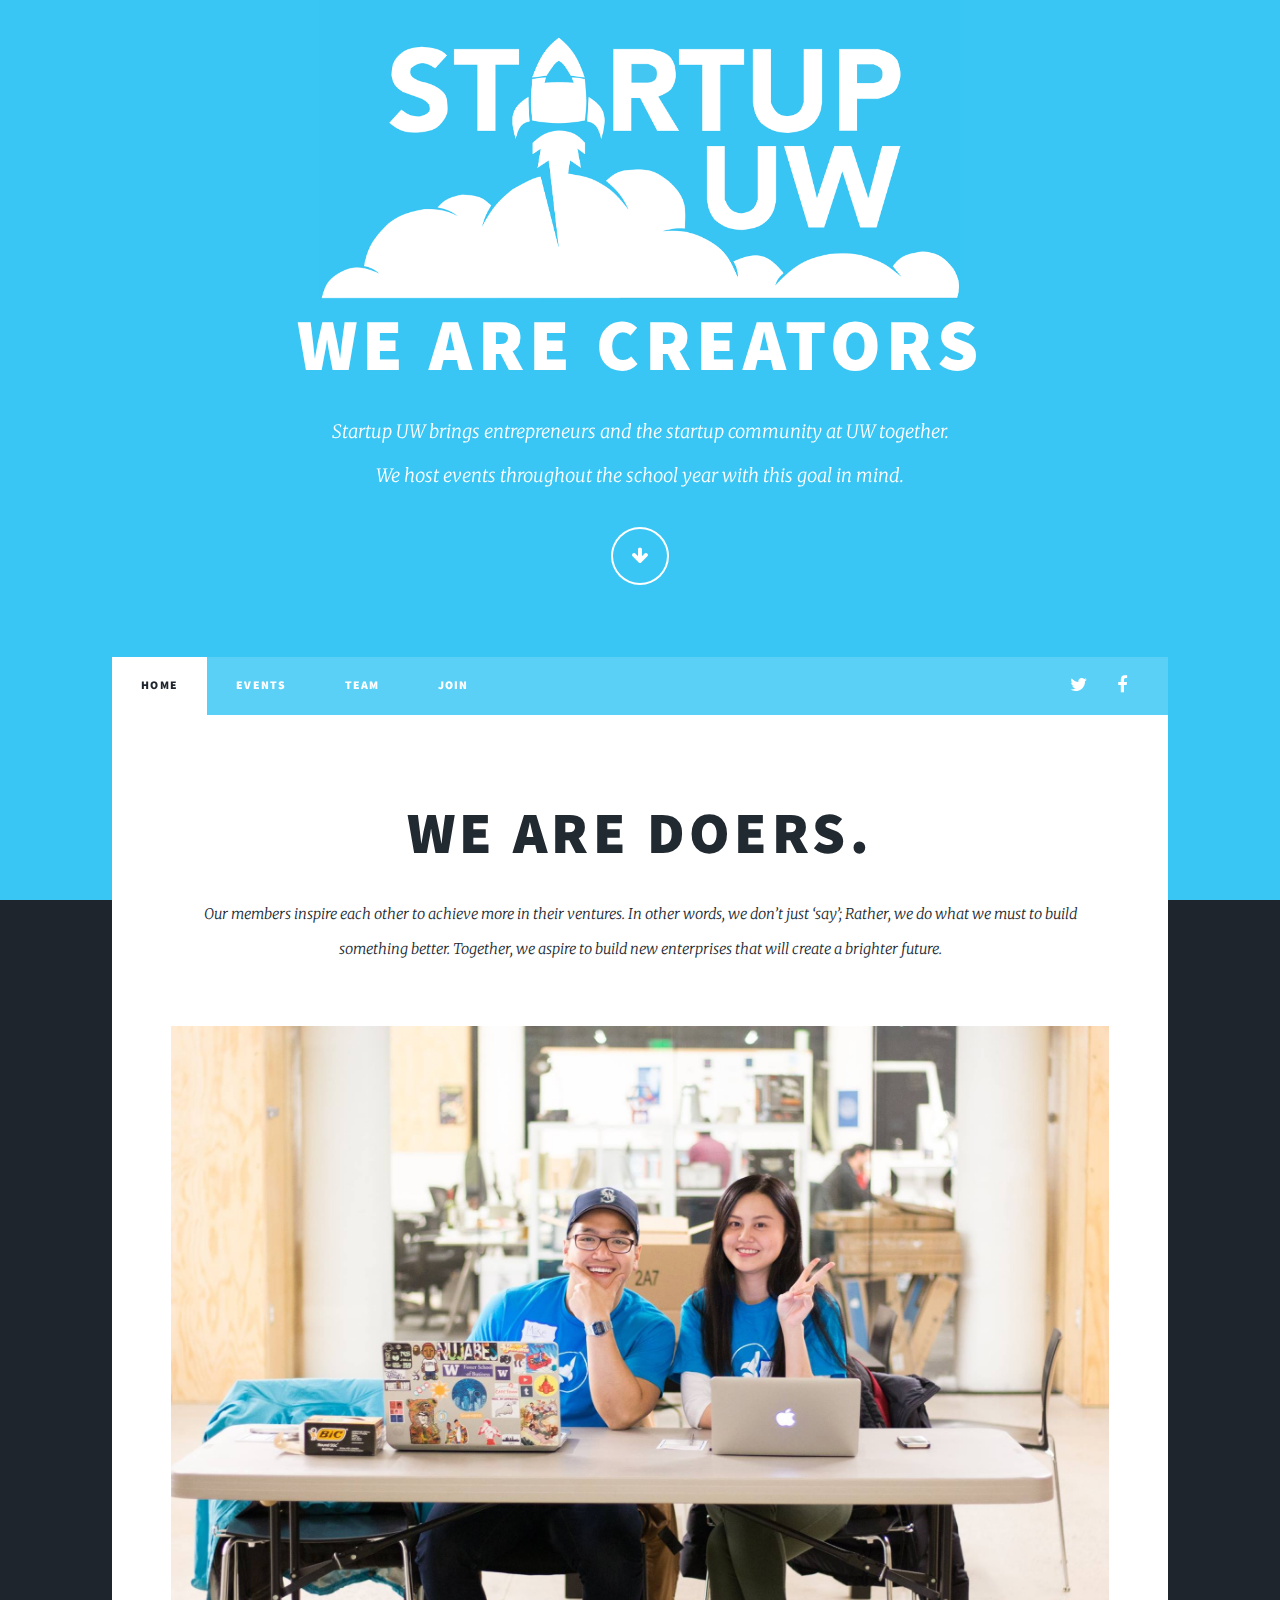
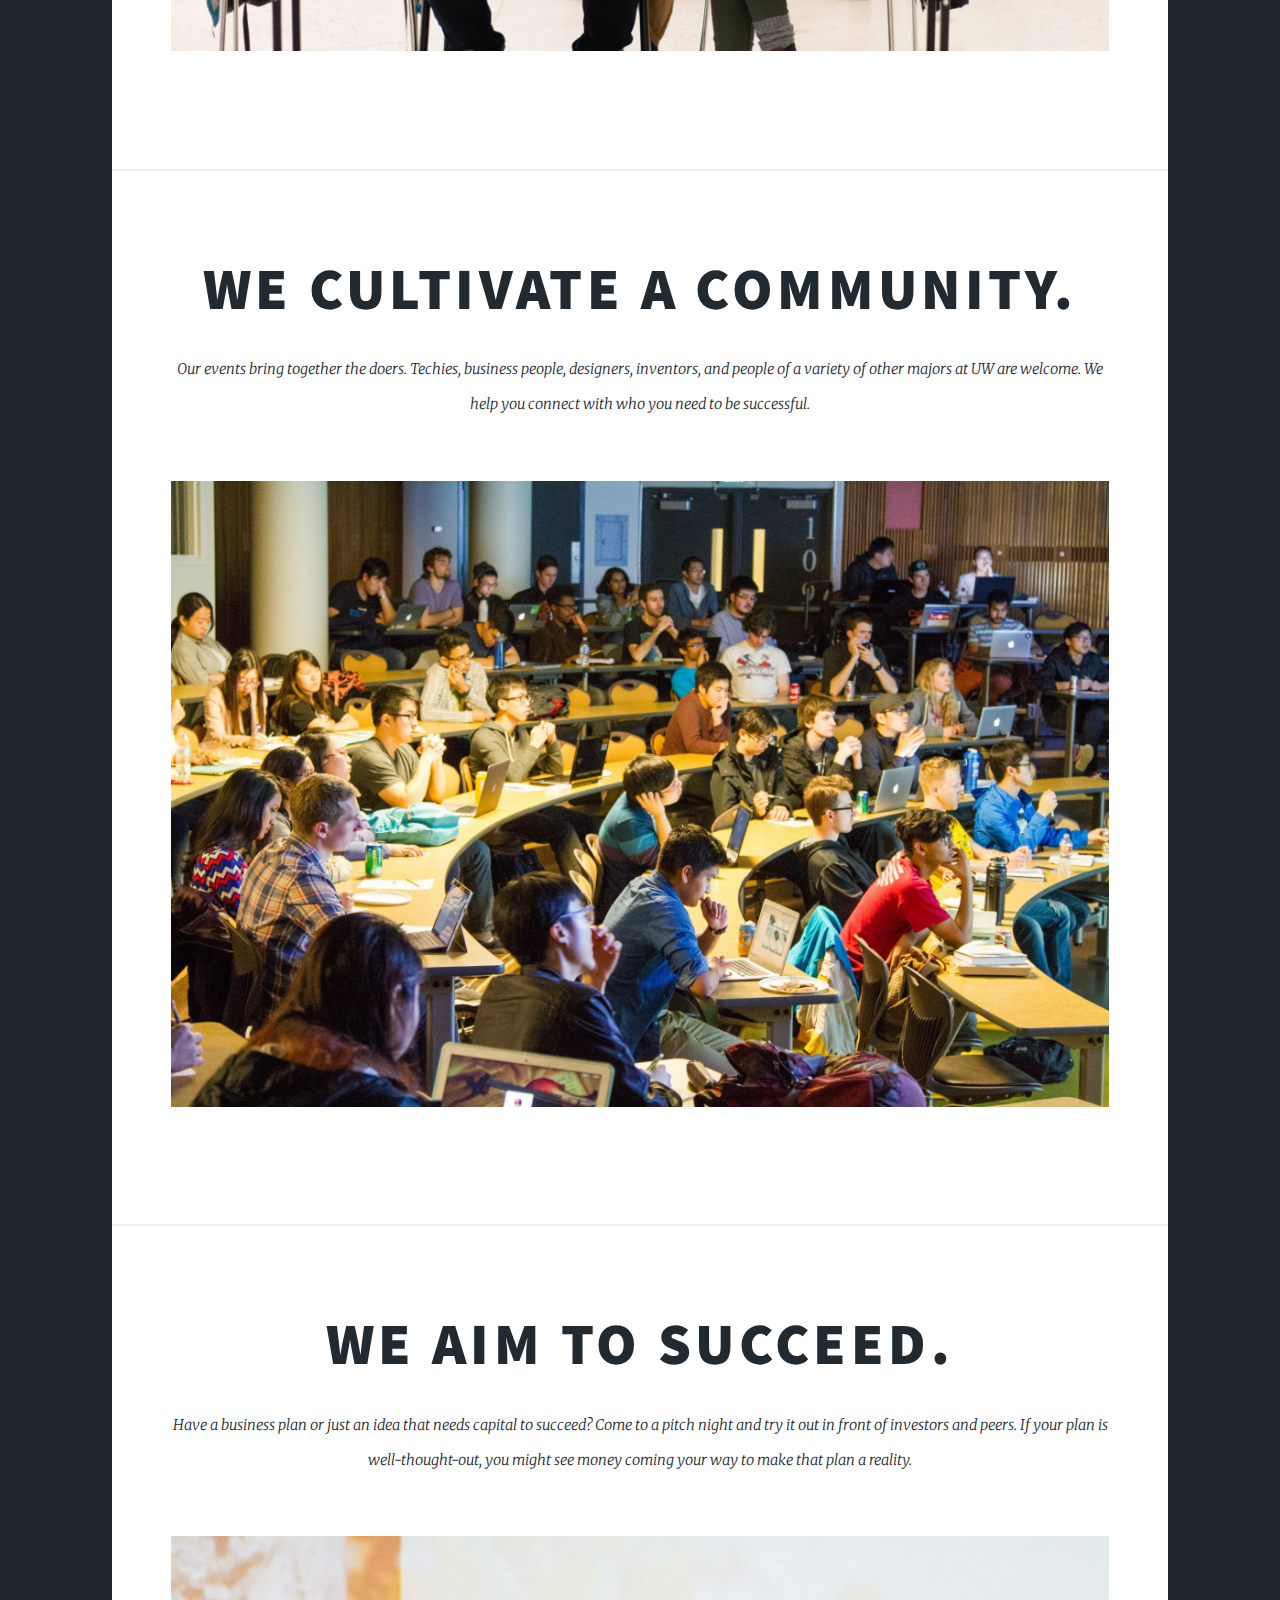
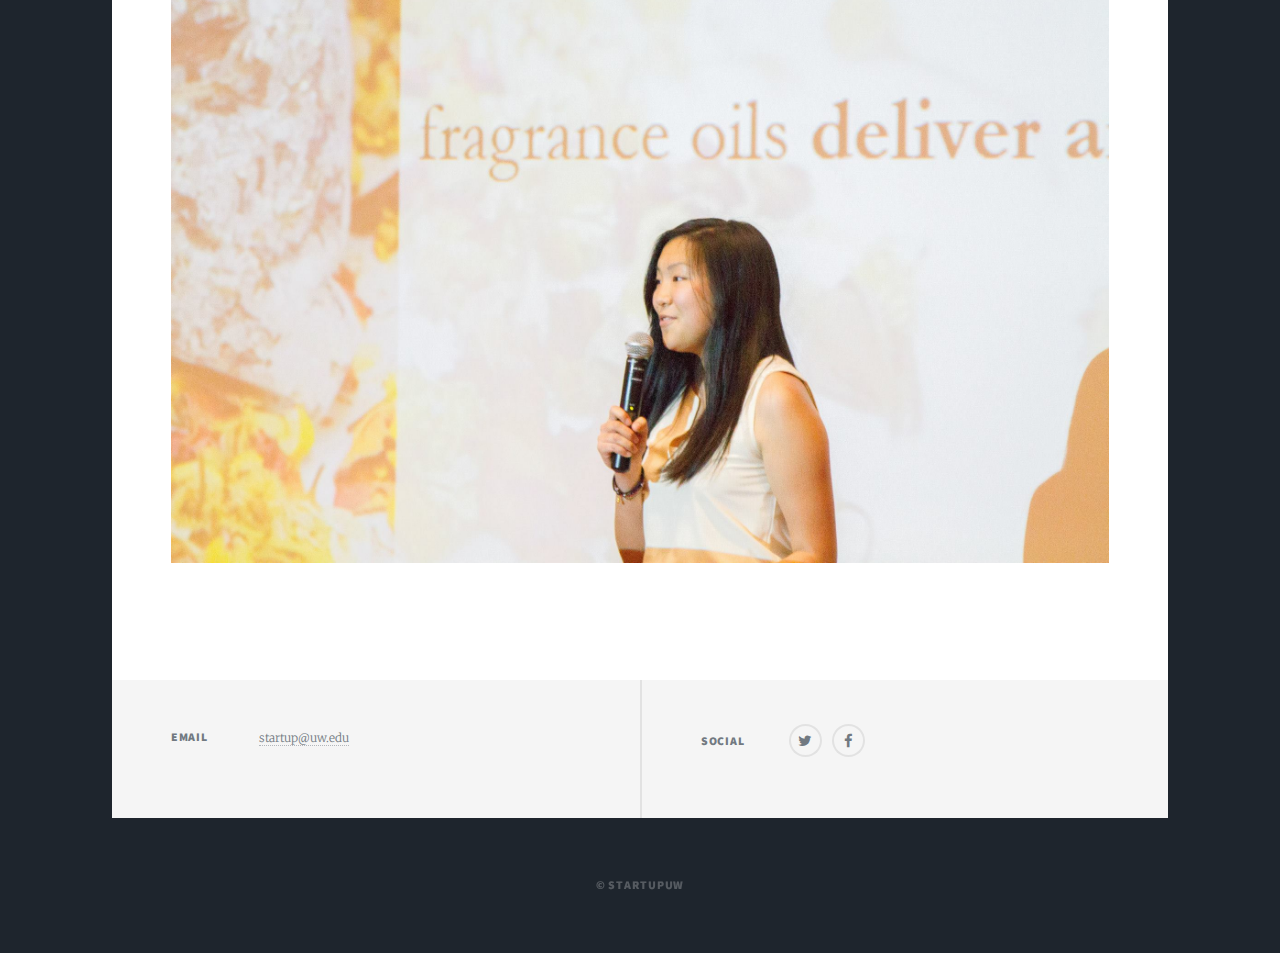
==== commit dfb475e4: "changed background of site" ====
--- a/index.html
+++ b/index.html
@@ -29,9 +29,13 @@
         <meta property="og:url" content="http://startupuw.com" />
         <meta property="og:site_name" content="Startup UW" />
     </head>
+
     <body class="is-loading">
         <!-- Wrapper -->
+
+
         <div id="wrapper" class="fade-in">
+          <center><img class ="head-image" src="images/full-logo.png"></img></center>
             <!-- Intro -->
             <div id="intro">
                 <h1>We are creators</h1>
@@ -155,4 +159,4 @@
         <script src="assets/js/util.js"></script>
         <script src="assets/js/main.js"></script>
     </body>
-</html>+</html>
--- a/assets/css/main.css
+++ b/assets/css/main.css
@@ -1661,6 +1661,9 @@
 
 		}
 
+	.head-image {
+		width: 50% !important;
+	}
 	body {
 		color: #212931;
 	}
@@ -1816,7 +1819,7 @@
 
 		a:hover {
 			border-bottom-color: transparent;
-			color: #18bfef !important;
+			color: #000000 !important;
 		}
 
 	strong, b {
@@ -2025,7 +2028,7 @@
 		button:hover,
 		.button:hover {
 			box-shadow: inset 0 0 0 2px #18bfef;
-			color: #18bfef !important;
+			color: #000000 !important;
 		}
 
 		input[type="submit"].special,
@@ -2043,7 +2046,7 @@
 			input[type="button"].special:hover,
 			button.special:hover,
 			.button.special:hover {
-				background-color: #18bfef;
+				background-color: #000000;
 			}
 
 /* Form */
@@ -2699,7 +2702,7 @@
 	}
 
 	ul.icons li a.icon:hover:before {
-		color: #18bfef;
+		color: #000000;
 	}
 
 	ul.icons.alt li .icon:before {
@@ -3033,12 +3036,12 @@
 			left: 0;
 			width: 100%;
 			height: 100%;
-			background-color: #212931;
-			background-image: url("../../images/totalbg.jpg");
-			background-size: auto,								auto,														100% cover;
-			background-position: center,								center,														top center;
-			background-repeat: repeat,								no-repeat,													no-repeat;
-			background-attachment: scroll,								scroll,														scroll;
+			background-color:#39C6F4 /*#212931*/;
+			/*background-image: url("../../images/full-logo.png");*/
+			background-size: 100% cover;
+			background-position: top center;
+			background-repeat: no-repeat;
+			background-attachment: scroll;
 			z-index: -1;
 		}
 
@@ -3088,7 +3091,7 @@
 
 	#intro {
 		color: #ffffff;
-		padding: 8rem 4rem 6rem 4rem ;
+		padding: 0rem 4rem 6rem 4rem ;
 		-moz-align-items: center;
 		-webkit-align-items: center;
 		-ms-align-items: center;
@@ -3104,7 +3107,7 @@
 		-moz-justify-content: -moz-flex-end;
 		-webkit-justify-content: -webkit-flex-end;
 		-ms-justify-content: -ms-flex-end;
-		justify-content: flex-end;
+		/*justify-content: flex-end;*/
 		-moz-transition: opacity 1s ease, -moz-transform 1s ease;
 		-webkit-transition: opacity 1s ease, -webkit-transform 1s ease;
 		-ms-transition: opacity 1s ease, -ms-transform 1s ease;
@@ -3113,7 +3116,7 @@
 		cursor: default;
 		text-align: center;
 		z-index: 1;
-		min-height: 100vh;
+		min-height: 40vh;
 	}
 
 		#intro input, #intro select, #intro textarea {
@@ -3166,8 +3169,8 @@
 			#intro input[type="button"]:hover,
 			#intro button:hover,
 			#intro .button:hover {
-				box-shadow: inset 0 0 0 2px #18bfef;
-				color: #18bfef !important;
+				box-shadow: inset 0 0 0 2px #000000;
+				color: #000000 !important;
 			}
 
 			#intro input[type="submit"].special,
@@ -3342,7 +3345,7 @@
 
 			#header a:hover {
 				border-bottom-color: transparent;
-				color: #18bfef !important;
+				color: #000000 !important;
 			}
 
 		#header strong, #header b {
@@ -3388,7 +3391,7 @@
 
 			#header .logo:hover {
 				border-color: #18bfef !important;
-				color: #18bfef !important;
+				color: #000000 !important;
 			}
 
 		@media screen and (max-width: 980px) {
@@ -3442,7 +3445,7 @@
 		}
 
 		#nav ul.icons li a.icon:hover:before {
-			color: #18bfef;
+			color: #000000;
 		}
 
 		#nav ul.icons.alt li .icon:before {
